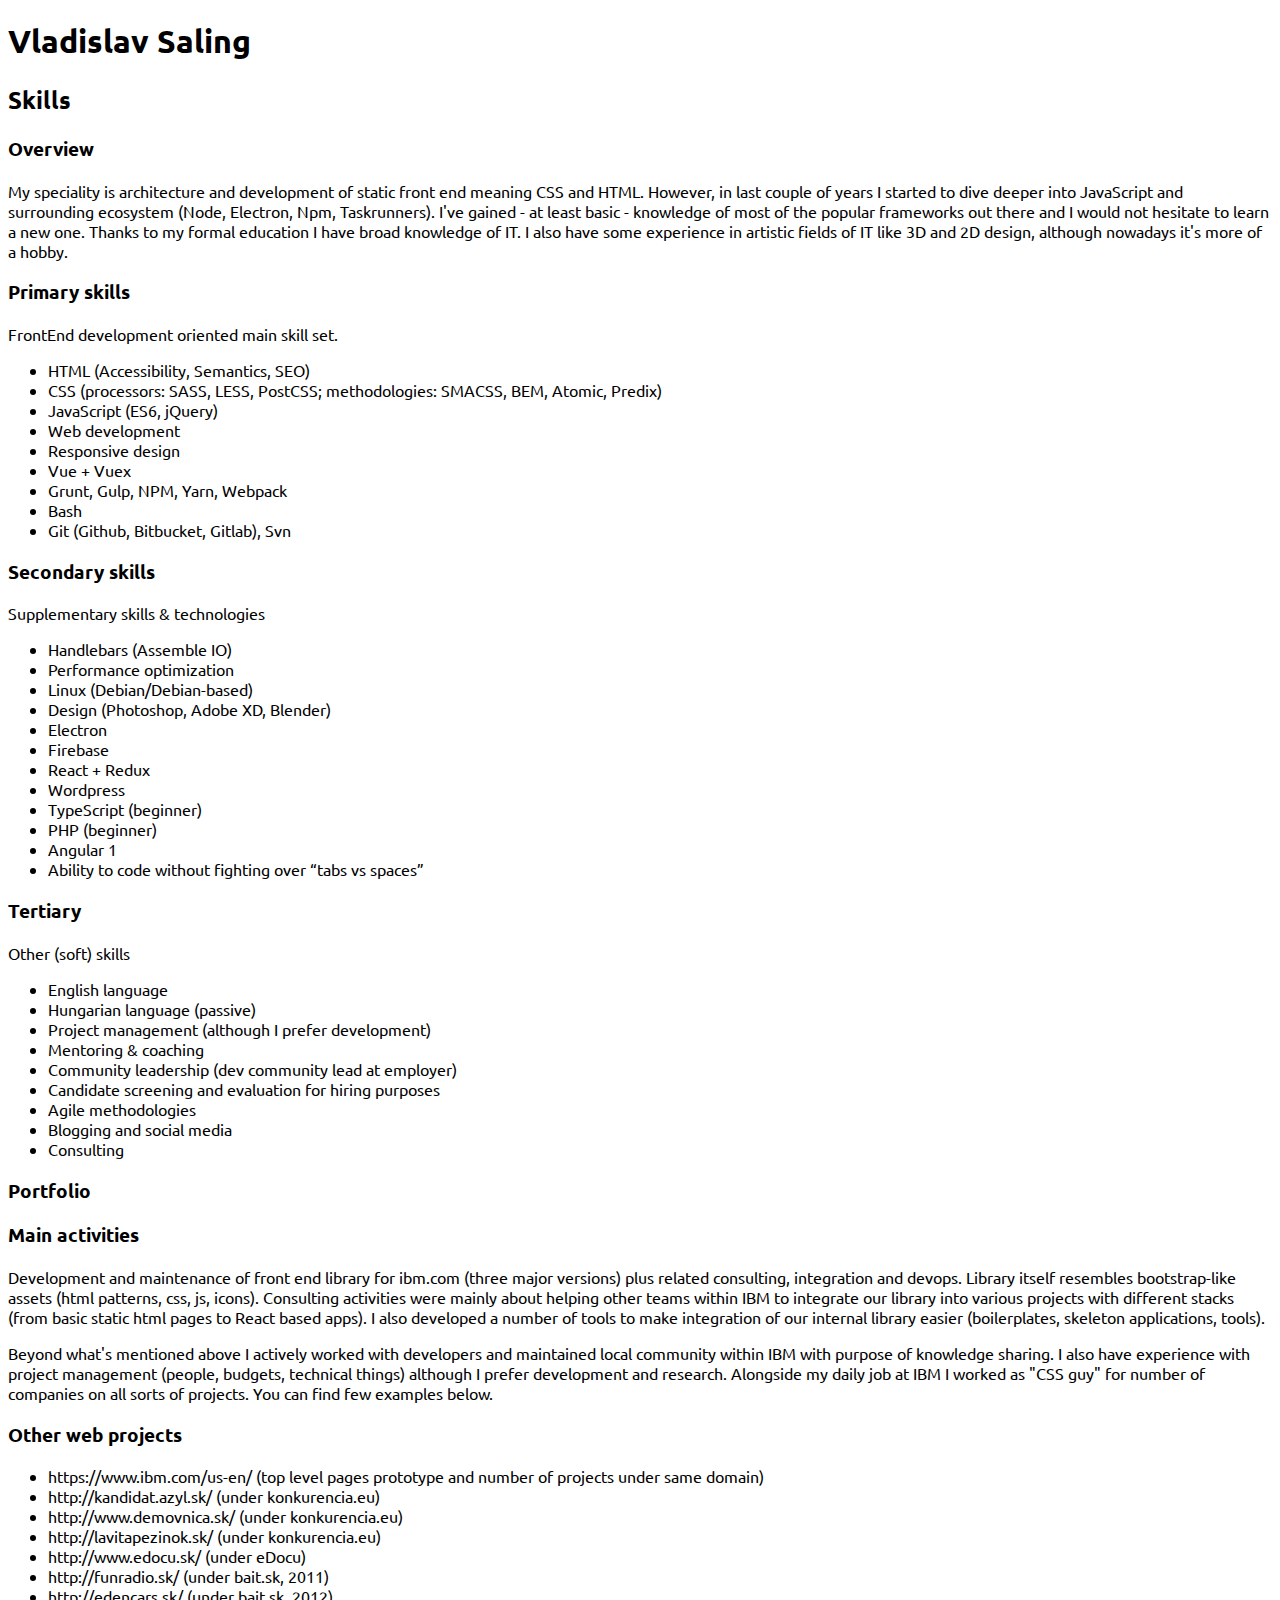
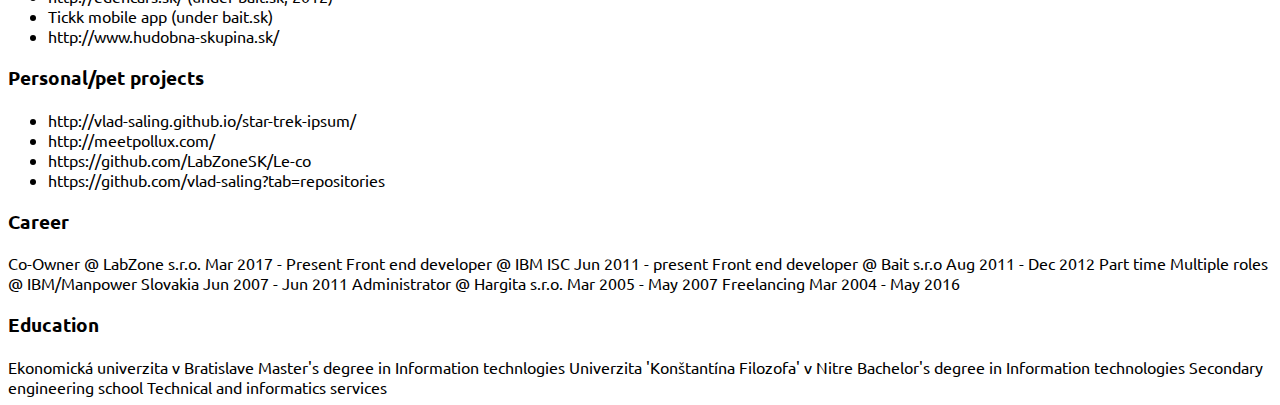
==== index.html @ 2ec76f36 "better headings" ====
<!DOCTYPE html>
<html>
<head>
    <meta charset=utf-8>
    <title>vladislav saling</title>
    <link href="./le-co.min.css" rel="stylesheet"/>
    <link href="https://fonts.googleapis.com/css?family=Ubuntu" rel="stylesheet">
<style type="text/css">
html {
    font-family: 'Ubuntu', sans-serif;
}
  
    

</style>
</head>
<body class="container container--fixed">

    <h1 class="heading giga">Vladislav Saling</h1>

    <h2 class="heading mega m-top-2">Skills</h2>

    <h3 class="heading m-top-2">Overview</h3>

    My speciality is architecture and development of static front end meaning CSS and HTML. However, in last couple of years I started to dive deeper into JavaScript and surrounding ecosystem (Node, Electron, Npm, Taskrunners). I've gained - at least basic - knowledge of most of the popular frameworks out there and I would not hesitate to learn a new one. Thanks to my formal education I have broad knowledge of IT. I also have some experience in artistic fields of IT like 3D and 2D design, although nowadays it's more of a hobby.
    

<h3 class="heading m-top-2">Primary skills</h3>

FrontEnd development oriented main skill set.

<ul>
    <li>HTML (Accessibility, Semantics, SEO)</li>
    <li>CSS (processors: SASS, LESS, PostCSS; methodologies: SMACSS, BEM, Atomic, Predix)</li>
    <li>JavaScript (ES6, jQuery)</li>
    <li>Web development</li>
    <li>Responsive design</li>
    <li>Vue + Vuex</li>
    <li>Grunt, Gulp, NPM, Yarn, Webpack</li>
    <li>Bash</li>
    <li>Git (Github, Bitbucket, Gitlab), Svn</li>
</ul>

<h3 class="heading m-top-2">Secondary skills</h3>

Supplementary skills & technologies

<ul>
    <li>Handlebars (Assemble IO)</li>
    <li>Performance optimization</li>
    <li>Linux (Debian/Debian-based)</li>
    <li>Design (Photoshop, Adobe XD, Blender)</li>
    <li>Electron</li>
    <li>Firebase</li>
    <li>React + Redux</li>
    <li>Wordpress</li>
    <li>TypeScript (beginner)</li>
    <li>PHP (beginner)</li>
    <li>Angular 1 </li>
    <li>Ability to code without fighting over “tabs vs spaces”</li>
</ul>

<h3 class="heading m-top-2">Tertiary</h3>

Other (soft) skills

<ul>
    <li>English language</li>
    <li>Hungarian language (passive)</li>
    <li>Project management (although I prefer development)</li>
    <li>Mentoring & coaching</li>
    <li>Community leadership (dev community lead at employer)</li>
    <li>Candidate screening and evaluation for hiring purposes</li>
    <li>Agile methodologies</li>
    <li>Blogging and social media</li>
    <li>Consulting</li>
</ul>

<h3 class="heading mega m-top-2">Portfolio</h3>

<h3 class="heading m-top-1">Main activities</h3>

<p>Development and maintenance of front end library for ibm.com (three major versions) plus related consulting, integration and devops. Library itself resembles bootstrap-like assets (html patterns, css, js, icons). Consulting activities were mainly about helping other teams within IBM to integrate our library into various projects with different stacks (from basic static html pages to React based apps). I also developed a number of tools to make integration of our internal library easier (boilerplates, skeleton applications, tools).</p>

<p>Beyond what's mentioned above I actively worked with developers and maintained local community within IBM with purpose of knowledge sharing. I also have experience with project management (people, budgets, technical things) although I prefer development and research. Alongside my daily job at IBM I worked as "CSS guy" for number of companies on all sorts of projects. You can find few examples below.</p>


<h3 class="heading m-top-1">Other web projects</h3>

<ul>
    <li>https://www.ibm.com/us-en/ (top level pages prototype and number of projects under same domain)</li>
    <li>http://kandidat.azyl.sk/ (under konkurencia.eu)</li>
    <li>http://www.demovnica.sk/ (under konkurencia.eu)</li>
    <li>http://lavitapezinok.sk/ (under konkurencia.eu)</li>
    <li>http://www.edocu.sk/ (under eDocu)</li>
    <li>http://funradio.sk/ (under bait.sk, 2011)</li>
    <li>http://edencars.sk/ (under bait.sk, 2012)</li>
    <li>Tickk mobile app (under bait.sk)</li>
    <li>http://www.hudobna-skupina.sk/</li>
</ul>


<h3 class="heading m-top-1">Personal/pet projects</h3>

<ul>
    <li>http://vlad-saling.github.io/star-trek-ipsum/</li>
    <li>http://meetpollux.com/</li>
    <li>https://github.com/LabZoneSK/Le-co</li>
    <li>https://github.com/vlad-saling?tab=repositories</li>
</ul>


<h3 class="heading m-top-1">Career</h3>

Co-Owner @ LabZone s.r.o.
Mar 2017 - Present
Front end developer @ IBM ISC
Jun 2011 - present
Front end developer @ Bait s.r.o
Aug 2011 - Dec 2012 Part time
Multiple roles @ IBM/Manpower Slovakia
Jun 2007 - Jun 2011
Administrator @ Hargita s.r.o.
Mar 2005 - May 2007
Freelancing
Mar 2004 - May 2016


<h3 class="heading m-top-1">Education</h3>

Ekonomická univerzita v Bratislave
Master's degree in Information technlogies
Univerzita 'Konštantína Filozofa' v Nitre
Bachelor's degree in Information technologies
Secondary engineering school
Technical and informatics services

    
</body>
</html>
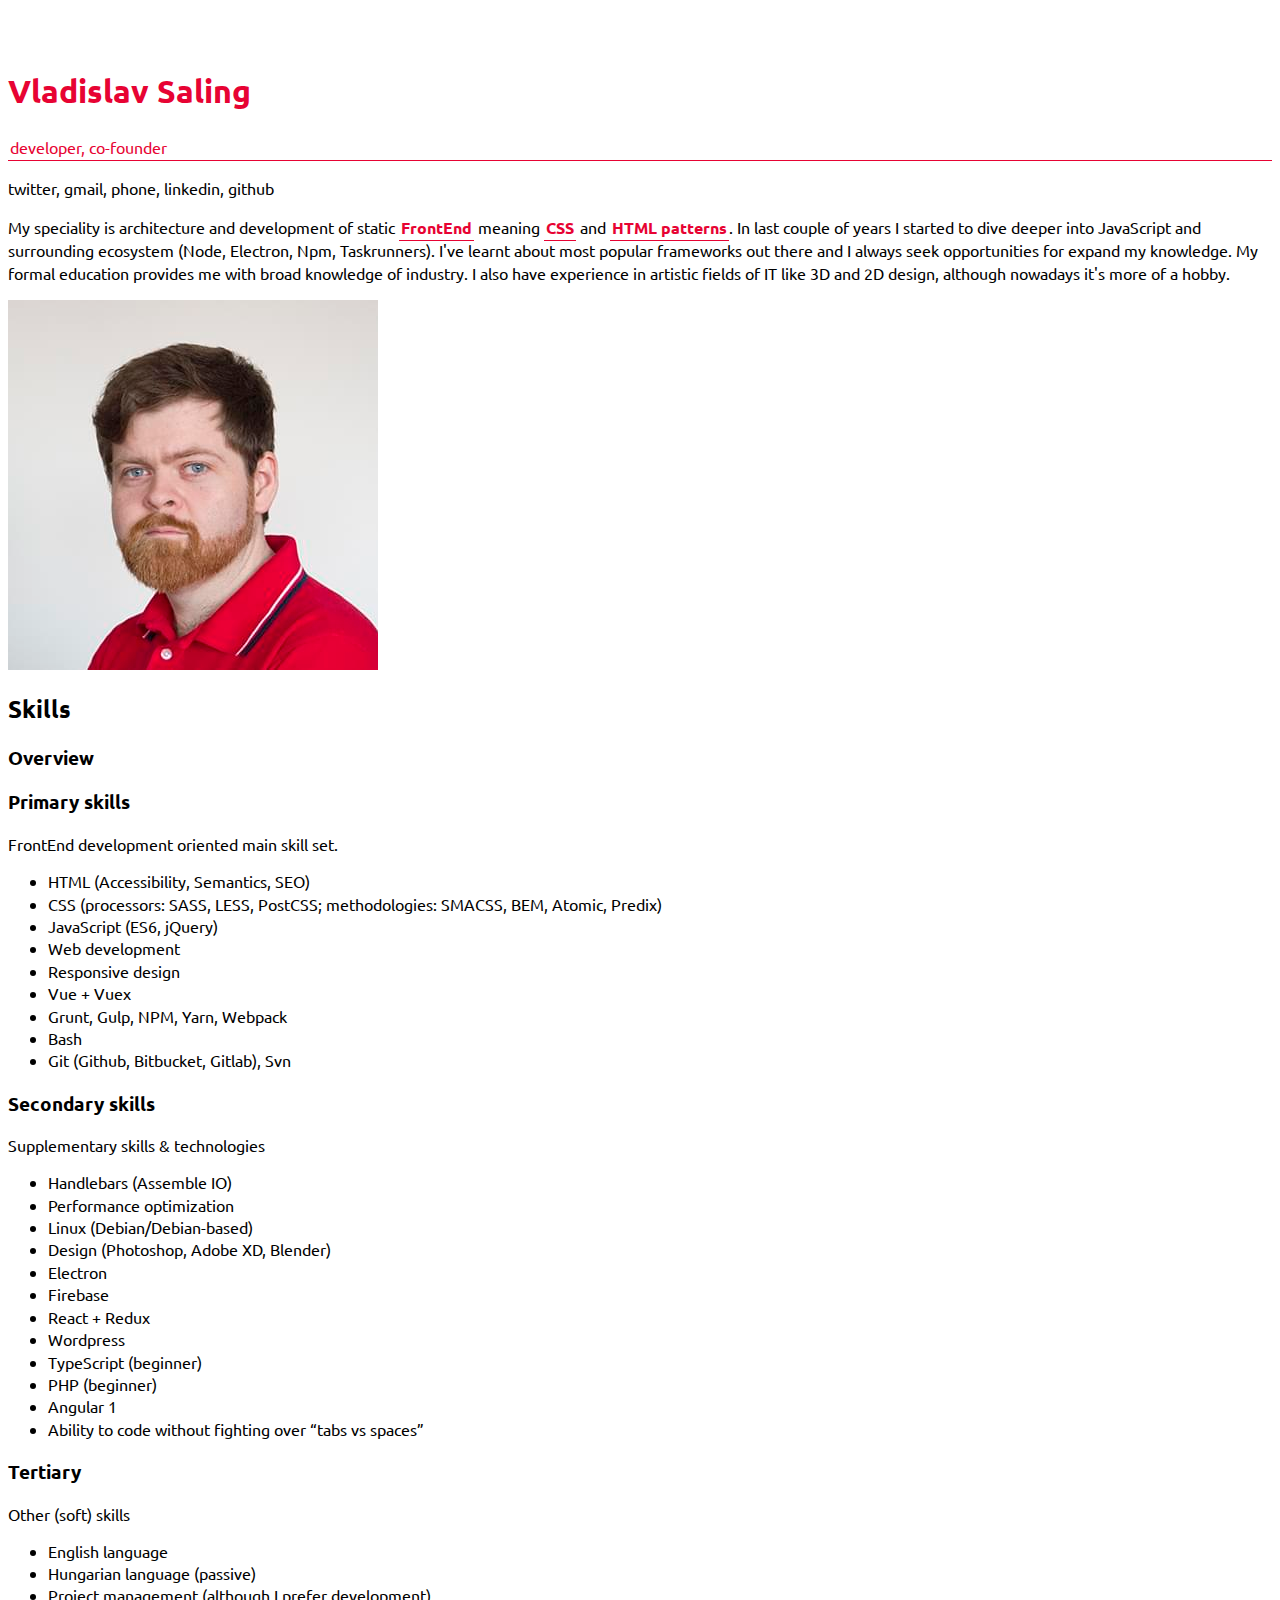
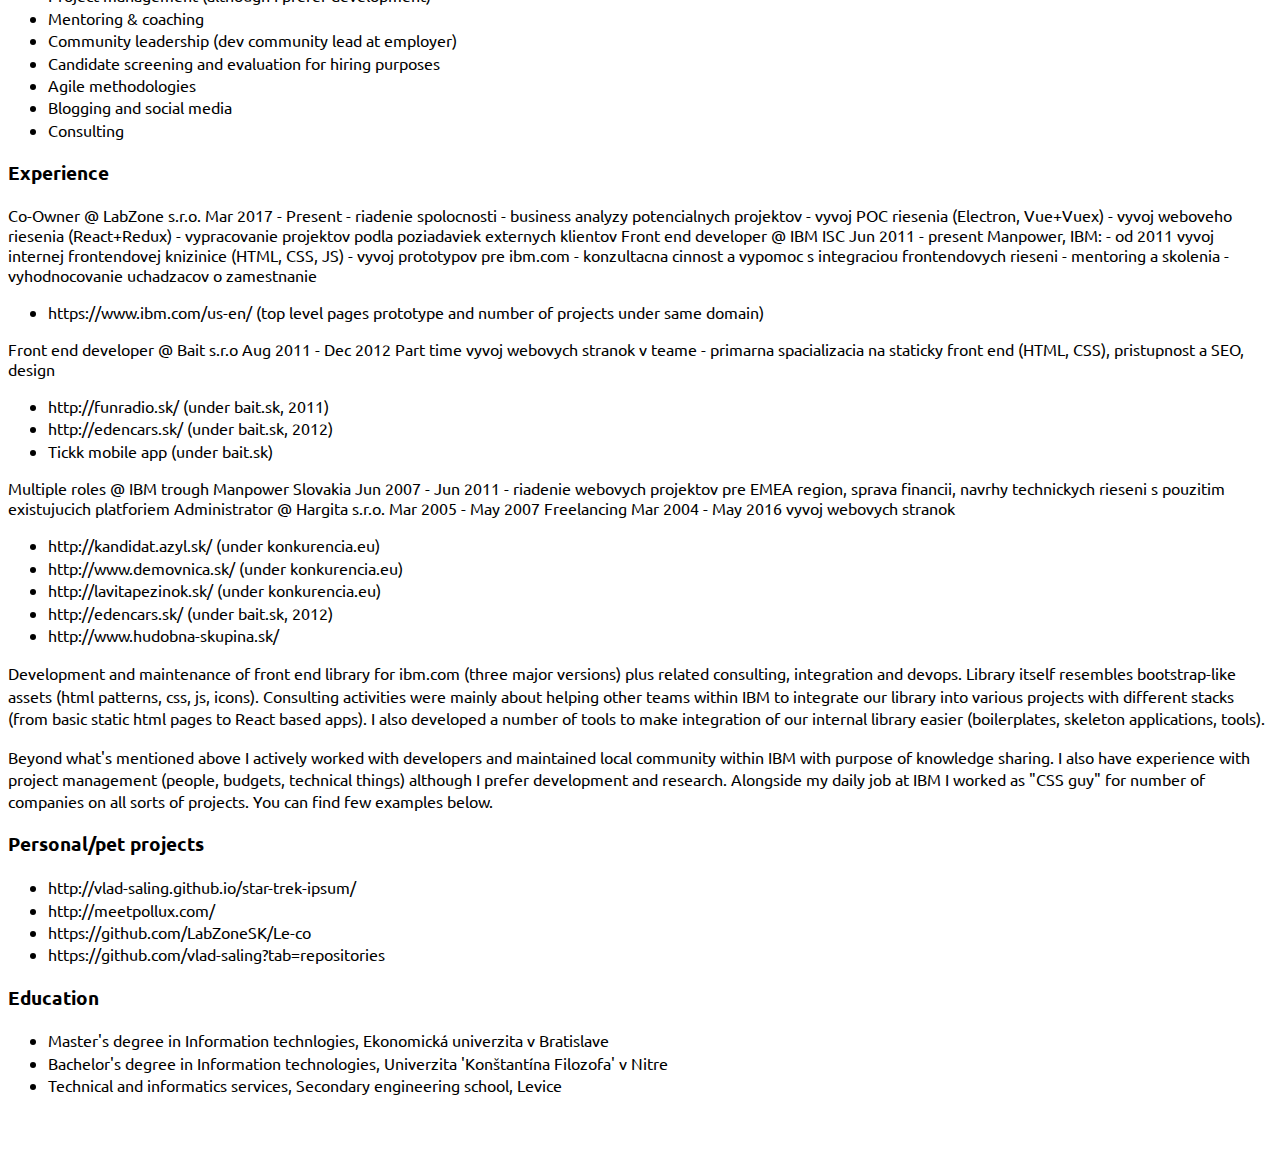
==== commit 0be3c000: "vip" ====
--- a/index.html
+++ b/index.html
@@ -6,24 +6,72 @@
     <link href="./le-co.min.css" rel="stylesheet"/>
     <link href="https://fonts.googleapis.com/css?family=Ubuntu" rel="stylesheet">
 <style type="text/css">
-html {
-    font-family: 'Ubuntu', sans-serif;
-}
-  
+    html {
+        font-family: 'Ubuntu', sans-serif;
+        padding: 50px 0;
+    }
     
+    .heading--teal {
+        background: #e70333;
+        color: white;
+        padding: 0.5em;
+    }
+
+    .color--alt {
+        color: #e70333;
+    }
+
+    strong,
+    .underline--alt {
+        color: #e70333;
+        padding: 2px;
+        border-bottom: 1px solid #e70333;
+    }
+    
+    p, ul {
+        line-height: 1.4em;
+    }
 
 </style>
 </head>
 <body class="container container--fixed">
 
-    <h1 class="heading giga">Vladislav Saling</h1>
-
-    <h2 class="heading mega m-top-2">Skills</h2>
+    <div class="container">
+
+            <div class="c-m-12">
+
+                <h1 class="heading giga m-bottom-0 color--alt">Vladislav Saling</h1>
+                <p class="m-top-0 underline--alt">developer, co-founder</p>
+                <p>twitter, gmail, phone, linkedin, github</p>
+
+            </div>
+
+        <div class="c-m-9">
+
+            <p>
+                My speciality is architecture and development of static <strong>FrontEnd</strong> meaning <strong>CSS</strong> and <strong>HTML patterns</strong>. In last couple of years I started to dive deeper into JavaScript and surrounding ecosystem (Node, Electron, Npm, Taskrunners). I've learnt about most popular frameworks out there and I always seek opportunities for expand my knowledge. My formal education provides me with broad knowledge of industry. I also have experience in artistic fields of IT like 3D and 2D design, although nowadays it's more of a hobby.
+            </p>
+
+        </div>
+
+        <div class="c-m-3">
+                <img class="r-img circle" src="v.jpg" alt="Vladislav Saling">
+        </div>
+
+    </div>
+
+
+    <div class="container">
+
+            <div class="c-m-12">
+  
+
+
+    <h2 class="heading mega m-top-1">Skills</h2>
 
     <h3 class="heading m-top-2">Overview</h3>
 
-    My speciality is architecture and development of static front end meaning CSS and HTML. However, in last couple of years I started to dive deeper into JavaScript and surrounding ecosystem (Node, Electron, Npm, Taskrunners). I've gained - at least basic - knowledge of most of the popular frameworks out there and I would not hesitate to learn a new one. Thanks to my formal education I have broad knowledge of IT. I also have some experience in artistic fields of IT like 3D and 2D design, although nowadays it's more of a hobby.
-    
+
 
 <h3 class="heading m-top-2">Primary skills</h3>
 
@@ -76,28 +124,63 @@
     <li>Consulting</li>
 </ul>
 
-<h3 class="heading mega m-top-2">Portfolio</h3>
-
-<h3 class="heading m-top-1">Main activities</h3>
+<h3 class="heading mega m-top-2">Experience</h3>
+
+Co-Owner @ LabZone s.r.o.
+Mar 2017 - Present
+- riadenie spolocnosti
+- business analyzy potencialnych projektov
+- vyvoj POC riesenia (Electron, Vue+Vuex)
+- vyvoj weboveho riesenia (React+Redux)
+- vypracovanie projektov podla poziadaviek externych klientov
+
+Front end developer @ IBM ISC
+Jun 2011 - present
+Manpower, IBM: 
+- od 2011 vyvoj internej frontendovej knizinice (HTML, CSS, JS)
+- vyvoj prototypov pre ibm.com 
+- konzultacna cinnost a vypomoc s integraciou frontendovych rieseni
+- mentoring a skolenia
+- vyhodnocovanie uchadzacov o zamestnanie
+<ul>
+        <li>https://www.ibm.com/us-en/ (top level pages prototype and number of projects under same domain)</li>
+   </ul>
+
+
+
+Front end developer @ Bait s.r.o
+Aug 2011 - Dec 2012 Part time
+vyvoj webovych stranok v teame
+- primarna spacializacia na staticky front end (HTML, CSS), pristupnost a SEO, design
+<ul>
+<li>http://funradio.sk/ (under bait.sk, 2011)</li>
+<li>http://edencars.sk/ (under bait.sk, 2012)</li>
+<li>Tickk mobile app (under bait.sk)</li>
+</ul>
+
+Multiple roles @ IBM trough Manpower Slovakia
+Jun 2007 - Jun 2011
+- riadenie webovych projektov pre EMEA region, sprava financii, navrhy technickych rieseni s pouzitim existujucich platforiem
+
+Administrator @ Hargita s.r.o.
+Mar 2005 - May 2007
+
+Freelancing
+Mar 2004 - May 2016
+vyvoj webovych stranok 
+<ul>
+
+        <li>http://kandidat.azyl.sk/ (under konkurencia.eu)</li>
+        <li>http://www.demovnica.sk/ (under konkurencia.eu)</li>
+        <li>http://lavitapezinok.sk/ (under konkurencia.eu)</li>
+        <li>http://edencars.sk/ (under bait.sk, 2012)</li>
+        <li>http://www.hudobna-skupina.sk/</li>
+    </ul>
+
 
 <p>Development and maintenance of front end library for ibm.com (three major versions) plus related consulting, integration and devops. Library itself resembles bootstrap-like assets (html patterns, css, js, icons). Consulting activities were mainly about helping other teams within IBM to integrate our library into various projects with different stacks (from basic static html pages to React based apps). I also developed a number of tools to make integration of our internal library easier (boilerplates, skeleton applications, tools).</p>
 
 <p>Beyond what's mentioned above I actively worked with developers and maintained local community within IBM with purpose of knowledge sharing. I also have experience with project management (people, budgets, technical things) although I prefer development and research. Alongside my daily job at IBM I worked as "CSS guy" for number of companies on all sorts of projects. You can find few examples below.</p>
-
-
-<h3 class="heading m-top-1">Other web projects</h3>
-
-<ul>
-    <li>https://www.ibm.com/us-en/ (top level pages prototype and number of projects under same domain)</li>
-    <li>http://kandidat.azyl.sk/ (under konkurencia.eu)</li>
-    <li>http://www.demovnica.sk/ (under konkurencia.eu)</li>
-    <li>http://lavitapezinok.sk/ (under konkurencia.eu)</li>
-    <li>http://www.edocu.sk/ (under eDocu)</li>
-    <li>http://funradio.sk/ (under bait.sk, 2011)</li>
-    <li>http://edencars.sk/ (under bait.sk, 2012)</li>
-    <li>Tickk mobile app (under bait.sk)</li>
-    <li>http://www.hudobna-skupina.sk/</li>
-</ul>
 
 
 <h3 class="heading m-top-1">Personal/pet projects</h3>
@@ -110,31 +193,27 @@
 </ul>
 
 
-<h3 class="heading m-top-1">Career</h3>
-
-Co-Owner @ LabZone s.r.o.
-Mar 2017 - Present
-Front end developer @ IBM ISC
-Jun 2011 - present
-Front end developer @ Bait s.r.o
-Aug 2011 - Dec 2012 Part time
-Multiple roles @ IBM/Manpower Slovakia
-Jun 2007 - Jun 2011
-Administrator @ Hargita s.r.o.
-Mar 2005 - May 2007
-Freelancing
-Mar 2004 - May 2016
 
 
 <h3 class="heading m-top-1">Education</h3>
 
-Ekonomická univerzita v Bratislave
-Master's degree in Information technlogies
-Univerzita 'Konštantína Filozofa' v Nitre
-Bachelor's degree in Information technologies
-Secondary engineering school
-Technical and informatics services
-
+
+<ul>
+        <li>Master's degree in Information technlogies, Ekonomická univerzita v Bratislave</li>
+        <li>Bachelor's degree in Information technologies, Univerzita 'Konštantína Filozofa' v Nitre</li>
+        <li>Technical and informatics services, Secondary engineering school, Levice</li>
+
+    </ul>
+
+
+
+</div>
+
+</div>
     
 </body>
-</html>+</html>
+
+
+
+
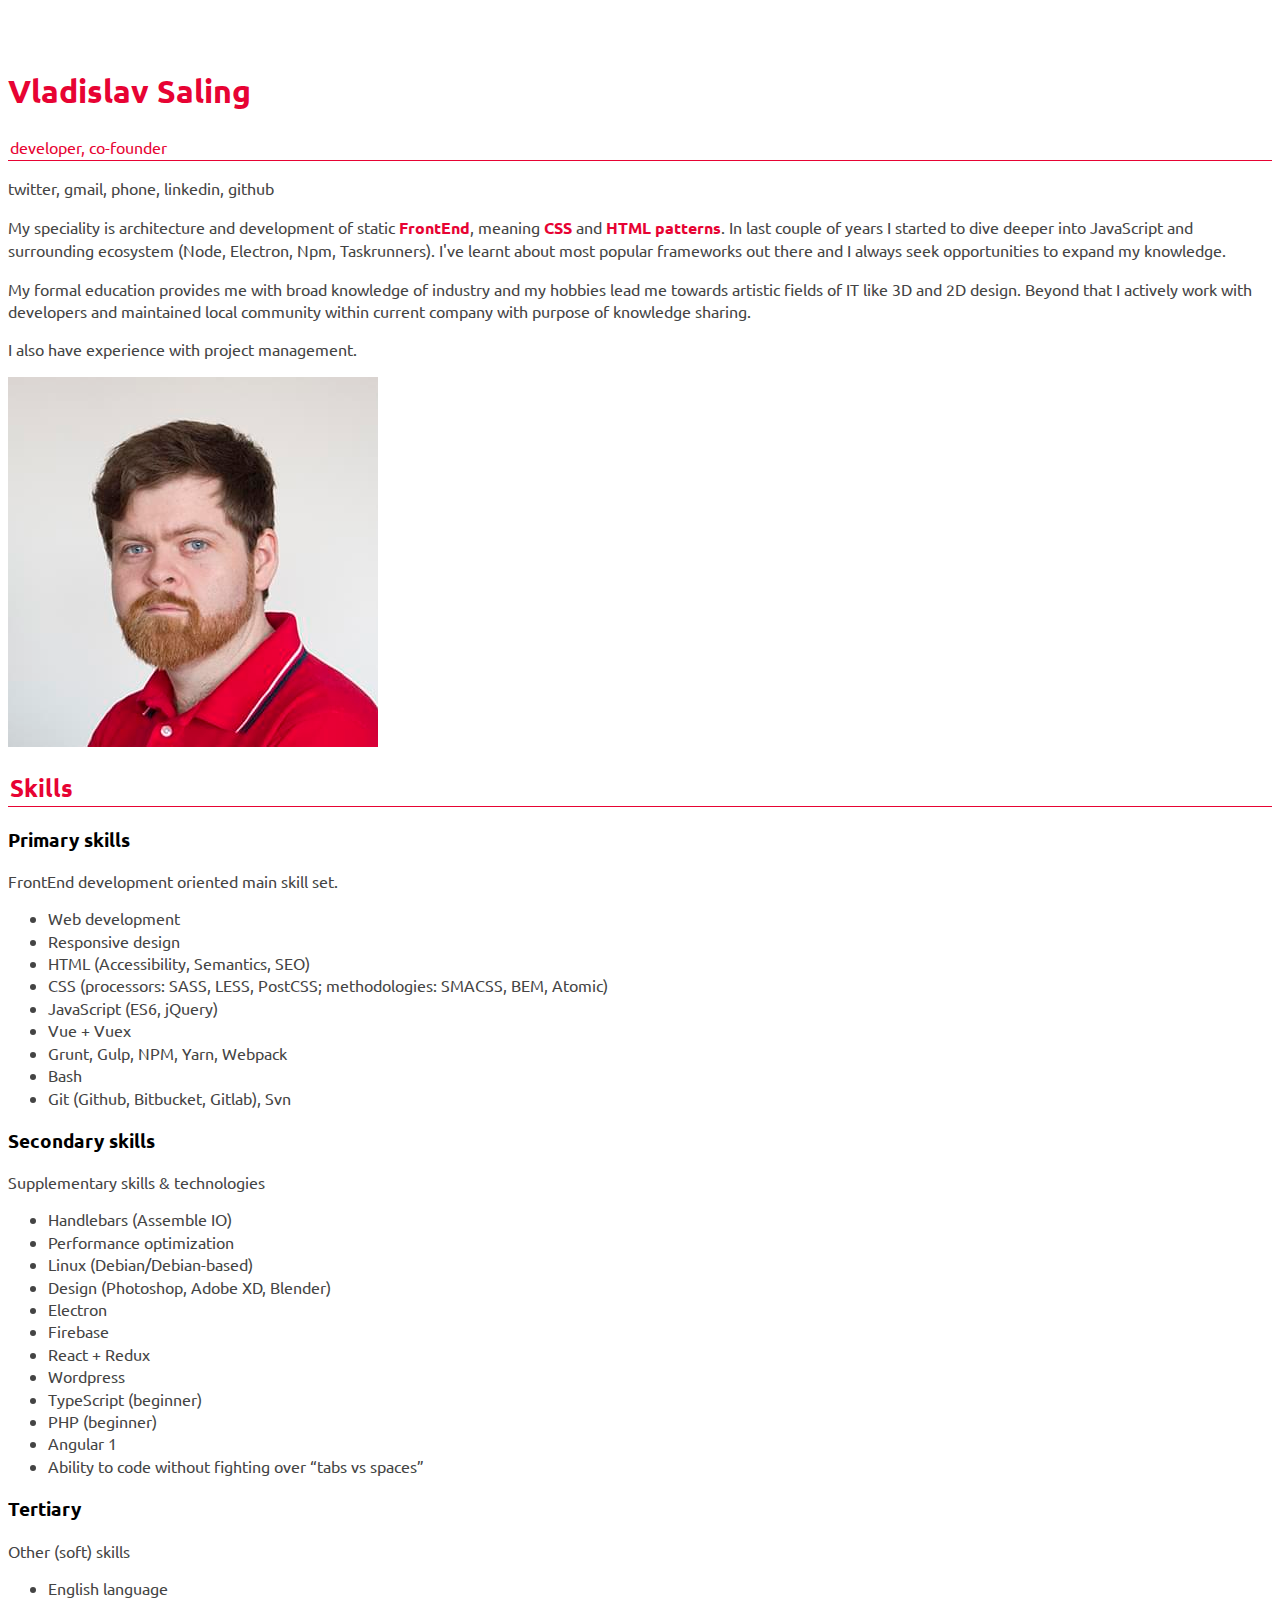
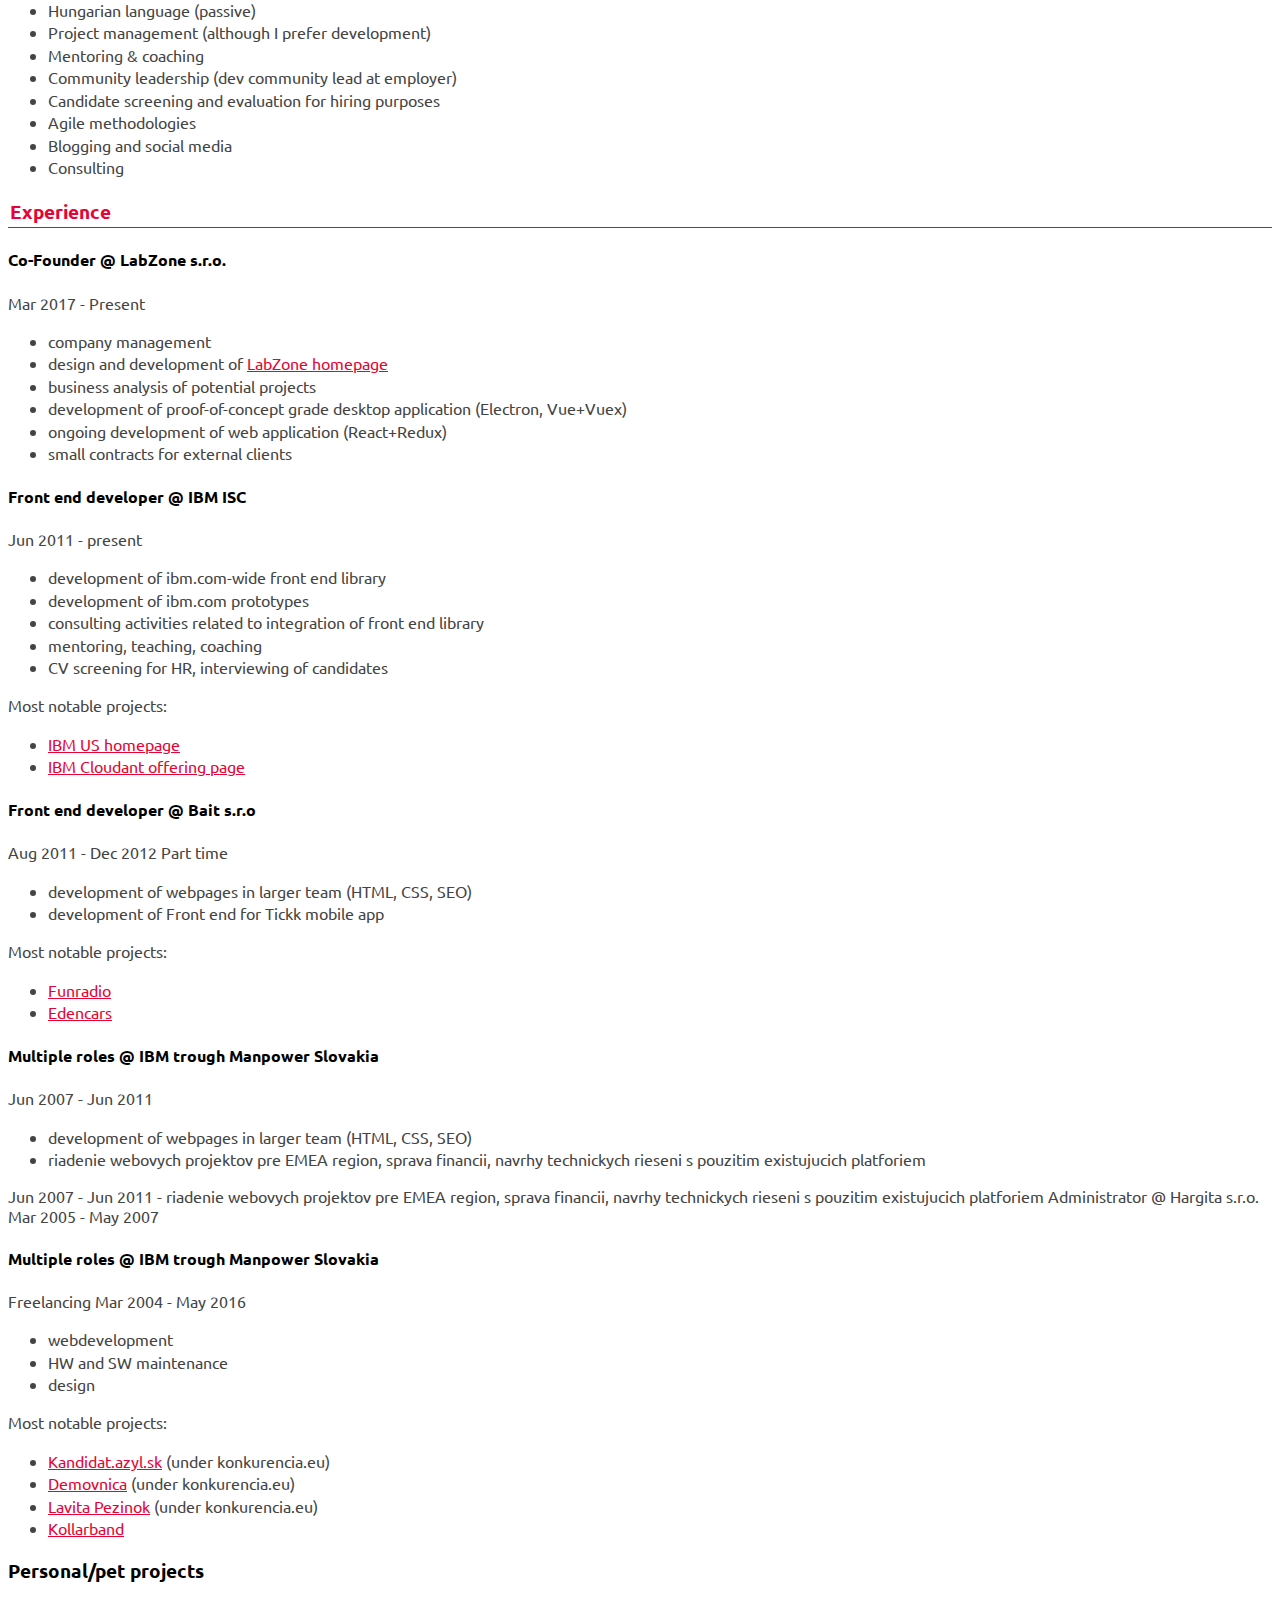
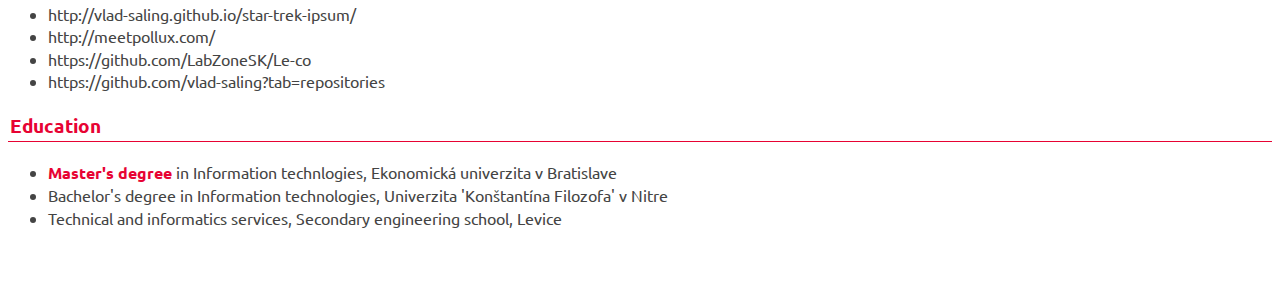
==== commit 99f57105: "cv updates" ====
--- a/index.html
+++ b/index.html
@@ -1,61 +1,76 @@
 <!DOCTYPE html>
 <html>
+
 <head>
     <meta charset=utf-8>
     <title>vladislav saling</title>
-    <link href="./le-co.min.css" rel="stylesheet"/>
+    <link href="./le-co.min.css" rel="stylesheet" />
     <link href="https://fonts.googleapis.com/css?family=Ubuntu" rel="stylesheet">
-<style type="text/css">
-    html {
-        font-family: 'Ubuntu', sans-serif;
-        padding: 50px 0;
-    }
-    
-    .heading--teal {
-        background: #e70333;
-        color: white;
-        padding: 0.5em;
-    }
-
-    .color--alt {
-        color: #e70333;
-    }
-
-    strong,
-    .underline--alt {
-        color: #e70333;
-        padding: 2px;
-        border-bottom: 1px solid #e70333;
-    }
-    
-    p, ul {
-        line-height: 1.4em;
-    }
-
-</style>
+    <style type="text/css">
+        html {
+            font-family: 'Ubuntu', sans-serif;
+            padding: 50px 0;
+            color: #444;
+        }
+
+        .heading {
+            color: #000;
+        }
+
+        .heading--teal {
+            background: #e70333;
+            color: white;
+            padding: 0.5em;
+        }
+
+        a,
+        strong,
+        .color--alt {
+            color: #e70333;
+        }
+
+        .underline--alt {
+            color: #e70333;
+            padding: 2px;
+            border-bottom: 1px solid #e70333;
+        }
+
+        p,
+        ul {
+            line-height: 1.4em;
+        }
+    </style>
 </head>
+
 <body class="container container--fixed">
 
     <div class="container">
 
-            <div class="c-m-12">
-
-                <h1 class="heading giga m-bottom-0 color--alt">Vladislav Saling</h1>
-                <p class="m-top-0 underline--alt">developer, co-founder</p>
-                <p>twitter, gmail, phone, linkedin, github</p>
-
-            </div>
+        <div class="c-m-12">
+
+            <h1 class="heading giga m-bottom-0 color--alt">Vladislav Saling</h1>
+            <p class="m-top-0 underline--alt">developer, co-founder</p>
+            <p>twitter, gmail, phone, linkedin, github</p>
+
+        </div>
 
         <div class="c-m-9">
 
             <p>
-                My speciality is architecture and development of static <strong>FrontEnd</strong> meaning <strong>CSS</strong> and <strong>HTML patterns</strong>. In last couple of years I started to dive deeper into JavaScript and surrounding ecosystem (Node, Electron, Npm, Taskrunners). I've learnt about most popular frameworks out there and I always seek opportunities for expand my knowledge. My formal education provides me with broad knowledge of industry. I also have experience in artistic fields of IT like 3D and 2D design, although nowadays it's more of a hobby.
-            </p>
+                My speciality is architecture and development of static <strong>FrontEnd</strong>, meaning <strong>CSS</strong> 
+                and <strong>HTML patterns</strong>. In last couple of years I started to dive deeper into JavaScript and surrounding
+                ecosystem (Node, Electron, Npm, Taskrunners). I've learnt about most popular frameworks out there and I always
+                seek opportunities to expand my knowledge.</p> 
+                
+                <p>My formal education provides me with broad knowledge of industry and my hobbies lead me towards artistic fields of IT like 3D and 2D design. Beyond that I actively work with developers and maintained local community within current company with
+                purpose of knowledge sharing. </p>
+
+                <p>I also have experience with project management. </p>
 
         </div>
 
         <div class="c-m-3">
-                <img class="r-img circle" src="v.jpg" alt="Vladislav Saling">
+            <img class="r-img circle" src="v.jpg" alt="Vladislav Saling">
         </div>
 
     </div>
@@ -63,157 +78,179 @@
 
     <div class="container">
 
-            <div class="c-m-12">
-  
-
-
-    <h2 class="heading mega m-top-1">Skills</h2>
-
-    <h3 class="heading m-top-2">Overview</h3>
-
-
-
-<h3 class="heading m-top-2">Primary skills</h3>
-
-FrontEnd development oriented main skill set.
-
-<ul>
-    <li>HTML (Accessibility, Semantics, SEO)</li>
-    <li>CSS (processors: SASS, LESS, PostCSS; methodologies: SMACSS, BEM, Atomic, Predix)</li>
-    <li>JavaScript (ES6, jQuery)</li>
-    <li>Web development</li>
-    <li>Responsive design</li>
-    <li>Vue + Vuex</li>
-    <li>Grunt, Gulp, NPM, Yarn, Webpack</li>
-    <li>Bash</li>
-    <li>Git (Github, Bitbucket, Gitlab), Svn</li>
-</ul>
-
-<h3 class="heading m-top-2">Secondary skills</h3>
-
-Supplementary skills & technologies
-
-<ul>
-    <li>Handlebars (Assemble IO)</li>
-    <li>Performance optimization</li>
-    <li>Linux (Debian/Debian-based)</li>
-    <li>Design (Photoshop, Adobe XD, Blender)</li>
-    <li>Electron</li>
-    <li>Firebase</li>
-    <li>React + Redux</li>
-    <li>Wordpress</li>
-    <li>TypeScript (beginner)</li>
-    <li>PHP (beginner)</li>
-    <li>Angular 1 </li>
-    <li>Ability to code without fighting over “tabs vs spaces”</li>
-</ul>
-
-<h3 class="heading m-top-2">Tertiary</h3>
-
-Other (soft) skills
-
-<ul>
-    <li>English language</li>
-    <li>Hungarian language (passive)</li>
-    <li>Project management (although I prefer development)</li>
-    <li>Mentoring & coaching</li>
-    <li>Community leadership (dev community lead at employer)</li>
-    <li>Candidate screening and evaluation for hiring purposes</li>
-    <li>Agile methodologies</li>
-    <li>Blogging and social media</li>
-    <li>Consulting</li>
-</ul>
-
-<h3 class="heading mega m-top-2">Experience</h3>
-
-Co-Owner @ LabZone s.r.o.
-Mar 2017 - Present
-- riadenie spolocnosti
-- business analyzy potencialnych projektov
-- vyvoj POC riesenia (Electron, Vue+Vuex)
-- vyvoj weboveho riesenia (React+Redux)
-- vypracovanie projektov podla poziadaviek externych klientov
-
-Front end developer @ IBM ISC
-Jun 2011 - present
-Manpower, IBM: 
-- od 2011 vyvoj internej frontendovej knizinice (HTML, CSS, JS)
-- vyvoj prototypov pre ibm.com 
-- konzultacna cinnost a vypomoc s integraciou frontendovych rieseni
-- mentoring a skolenia
-- vyhodnocovanie uchadzacov o zamestnanie
-<ul>
-        <li>https://www.ibm.com/us-en/ (top level pages prototype and number of projects under same domain)</li>
-   </ul>
-
-
-
-Front end developer @ Bait s.r.o
-Aug 2011 - Dec 2012 Part time
-vyvoj webovych stranok v teame
-- primarna spacializacia na staticky front end (HTML, CSS), pristupnost a SEO, design
-<ul>
-<li>http://funradio.sk/ (under bait.sk, 2011)</li>
-<li>http://edencars.sk/ (under bait.sk, 2012)</li>
-<li>Tickk mobile app (under bait.sk)</li>
-</ul>
-
-Multiple roles @ IBM trough Manpower Slovakia
-Jun 2007 - Jun 2011
-- riadenie webovych projektov pre EMEA region, sprava financii, navrhy technickych rieseni s pouzitim existujucich platforiem
-
-Administrator @ Hargita s.r.o.
-Mar 2005 - May 2007
-
-Freelancing
-Mar 2004 - May 2016
-vyvoj webovych stranok 
-<ul>
-
-        <li>http://kandidat.azyl.sk/ (under konkurencia.eu)</li>
-        <li>http://www.demovnica.sk/ (under konkurencia.eu)</li>
-        <li>http://lavitapezinok.sk/ (under konkurencia.eu)</li>
-        <li>http://edencars.sk/ (under bait.sk, 2012)</li>
-        <li>http://www.hudobna-skupina.sk/</li>
-    </ul>
-
-
-<p>Development and maintenance of front end library for ibm.com (three major versions) plus related consulting, integration and devops. Library itself resembles bootstrap-like assets (html patterns, css, js, icons). Consulting activities were mainly about helping other teams within IBM to integrate our library into various projects with different stacks (from basic static html pages to React based apps). I also developed a number of tools to make integration of our internal library easier (boilerplates, skeleton applications, tools).</p>
-
-<p>Beyond what's mentioned above I actively worked with developers and maintained local community within IBM with purpose of knowledge sharing. I also have experience with project management (people, budgets, technical things) although I prefer development and research. Alongside my daily job at IBM I worked as "CSS guy" for number of companies on all sorts of projects. You can find few examples below.</p>
-
-
-<h3 class="heading m-top-1">Personal/pet projects</h3>
-
-<ul>
-    <li>http://vlad-saling.github.io/star-trek-ipsum/</li>
-    <li>http://meetpollux.com/</li>
-    <li>https://github.com/LabZoneSK/Le-co</li>
-    <li>https://github.com/vlad-saling?tab=repositories</li>
-</ul>
-
-
-
-
-<h3 class="heading m-top-1">Education</h3>
-
-
-<ul>
-        <li>Master's degree in Information technlogies, Ekonomická univerzita v Bratislave</li>
-        <li>Bachelor's degree in Information technologies, Univerzita 'Konštantína Filozofa' v Nitre</li>
-        <li>Technical and informatics services, Secondary engineering school, Levice</li>
-
-    </ul>
-
-
-
-</div>
-
-</div>
-    
+        <div class="c-m-12">
+
+
+
+            <h2 class="heading mega m-top-1 color--alt underline--alt">Skills</h2>
+
+            <h3 class="heading">Primary skills</h3>
+
+            FrontEnd development oriented main skill set.
+
+            <ul>
+                <li>Web development</li>
+                <li>Responsive design</li>
+                <li>HTML (Accessibility, Semantics, SEO)</li>
+                <li>CSS (processors: SASS, LESS, PostCSS; methodologies: SMACSS, BEM, Atomic)</li>
+                <li>JavaScript (ES6, jQuery)</li>
+                <li>Vue + Vuex</li>
+                <li>Grunt, Gulp, NPM, Yarn, Webpack</li>
+                <li>Bash</li>
+                <li>Git (Github, Bitbucket, Gitlab), Svn</li>
+            </ul>
+
+            <h3 class="heading m-top-2">Secondary skills</h3>
+
+            Supplementary skills & technologies
+
+            <ul>
+                <li>Handlebars (Assemble IO)</li>
+                <li>Performance optimization</li>
+                <li>Linux (Debian/Debian-based)</li>
+                <li>Design (Photoshop, Adobe XD, Blender)</li>
+                <li>Electron</li>
+                <li>Firebase</li>
+                <li>React + Redux</li>
+                <li>Wordpress</li>
+                <li>TypeScript (beginner)</li>
+                <li>PHP (beginner)</li>
+                <li>Angular 1 </li>
+                <li>Ability to code without fighting over “tabs vs spaces”</li>
+            </ul>
+
+            <h3 class="heading m-top-2">Tertiary</h3>
+
+            Other (soft) skills
+
+            <ul>
+                <li>English language</li>
+                <li>Hungarian language (passive)</li>
+                <li>Project management (although I prefer development)</li>
+                <li>Mentoring & coaching</li>
+                <li>Community leadership (dev community lead at employer)</li>
+                <li>Candidate screening and evaluation for hiring purposes</li>
+                <li>Agile methodologies</li>
+                <li>Blogging and social media</li>
+                <li>Consulting</li>
+            </ul>
+
+            <h3 class="heading mega m-top-2 color--alt underline--alt">Experience</h3>
+
+            <h4 class="heading kilo">Co-Founder @ LabZone s.r.o.</h4>
+            <p class="m-top-0">Mar 2017 - Present</p>
+            <ul>
+                <li>company management</li>
+                <li>design and development of <a href="http://labzone.sk/">LabZone homepage</a></li>
+                <li>business analysis of potential projects</li>
+                <li>development of proof-of-concept grade desktop application (Electron, Vue+Vuex)</li>
+                <li>ongoing development of web application (React+Redux)</li>
+                <li>small contracts for external clients</li>
+            </ul>
+
+
+
+            <h4 class="heading kilo m-top-2">Front end developer @ IBM ISC</h4>
+            <p class="m-top-0">Jun 2011 - present</p>
+            <ul>
+                <li>development of ibm.com-wide front end library</li>
+                <li>development of ibm.com prototypes </li>
+                <li>consulting activities related to integration of front end library</li>
+                <li>mentoring, teaching, coaching</li>
+                <li>CV screening for HR, interviewing of candidates</li>
+            </ul>
+
+            <p>Most notable projects:</p>
+            
+            <ul>
+                <li><a href="https://www.ibm.com/us-en/">IBM US homepage</a></li>
+                <li><a href="https://www.ibm.com/cloud/cloudant/">IBM Cloudant offering page</a></li>
+            </ul>
+
+
+
+
+            <h4 class="heading kilo m-top-2">Front end developer @ Bait s.r.o</h4>
+            <p class="m-top-0">Aug 2011 - Dec 2012 Part time </p>
+            
+            <ul>
+                <li>development of webpages in larger team (HTML, CSS, SEO)</li>
+                <li>development of Front end for Tickk mobile app</li>
+            </ul>
+
+
+            <p>Most notable projects:</p>
+
+            <ul>
+                <li><a href="http://funradio.sk/">Funradio</a></li>
+                <li><a href="http://edencars.sk/">Edencars</a></li>
+            </ul>
+
+
+            <h4 class="heading kilo m-top-2">Multiple roles @ IBM trough Manpower Slovakia</h4>
+            <p class="m-top-0">Jun 2007 - Jun 2011</p>
+
+            <ul>
+                    <li>development of webpages in larger team (HTML, CSS, SEO)</li>
+                    <li>riadenie webovych projektov pre EMEA region, sprava financii,
+                            navrhy technickych rieseni s pouzitim existujucich platforiem</li>
+                </ul>
+
+
+            Jun 2007 - Jun 2011 - riadenie webovych projektov pre EMEA region, sprava financii,
+            navrhy technickych rieseni s pouzitim existujucich platforiem 
+            
+            Administrator @ Hargita s.r.o. Mar 2005 - May 2007
+            
+            <h4 class="heading kilo m-top-2">Multiple roles @ IBM trough Manpower Slovakia</h4>
+            <p class="m-top-0">Freelancing Mar 2004 - May 2016 </p>
+            
+            <ul>
+                <li>webdevelopment</li>
+                <li>HW and SW maintenance</li>
+                <li>design</li>
+            </ul>
+
+            <p>Most notable projects:</p>
+
+            <ul>
+                    <li><a href="http://kandidat.azyl.sk/ ">Kandidat.azyl.sk</a> (under konkurencia.eu)</li>
+                    <li><a href="http://www.demovnica.sk/">Demovnica</a> (under konkurencia.eu)</li>
+                    <li><a href="http://lavitapezinok.sk/">Lavita Pezinok</a> (under konkurencia.eu)</li>
+                    <li><a href="http://www.hudobna-skupina.sk/">Kollarband</a></li>
+       
+                </ul>
+
+
+
+
+
+            <h3 class="heading m-top-1">Personal/pet projects</h3>
+
+            <ul>
+                <li>http://vlad-saling.github.io/star-trek-ipsum/</li>
+                <li>http://meetpollux.com/</li>
+                <li>https://github.com/LabZoneSK/Le-co</li>
+                <li>https://github.com/vlad-saling?tab=repositories</li>
+            </ul>
+
+
+
+
+            <h3 class="heading mega m-top-2 color--alt underline--alt">Education</h3>
+
+            <ul>
+                <li><strong>Master's degree</strong> in Information technlogies, Ekonomická univerzita v Bratislave</li>
+                <li>Bachelor's degree in Information technologies, Univerzita 'Konštantína Filozofa' v Nitre</li>
+                <li>Technical and informatics services, Secondary engineering school, Levice</li>
+            </ul>
+
+
+
+        </div>
+
+    </div>
+
 </body>
-</html>
-
-
-
-
+
+</html>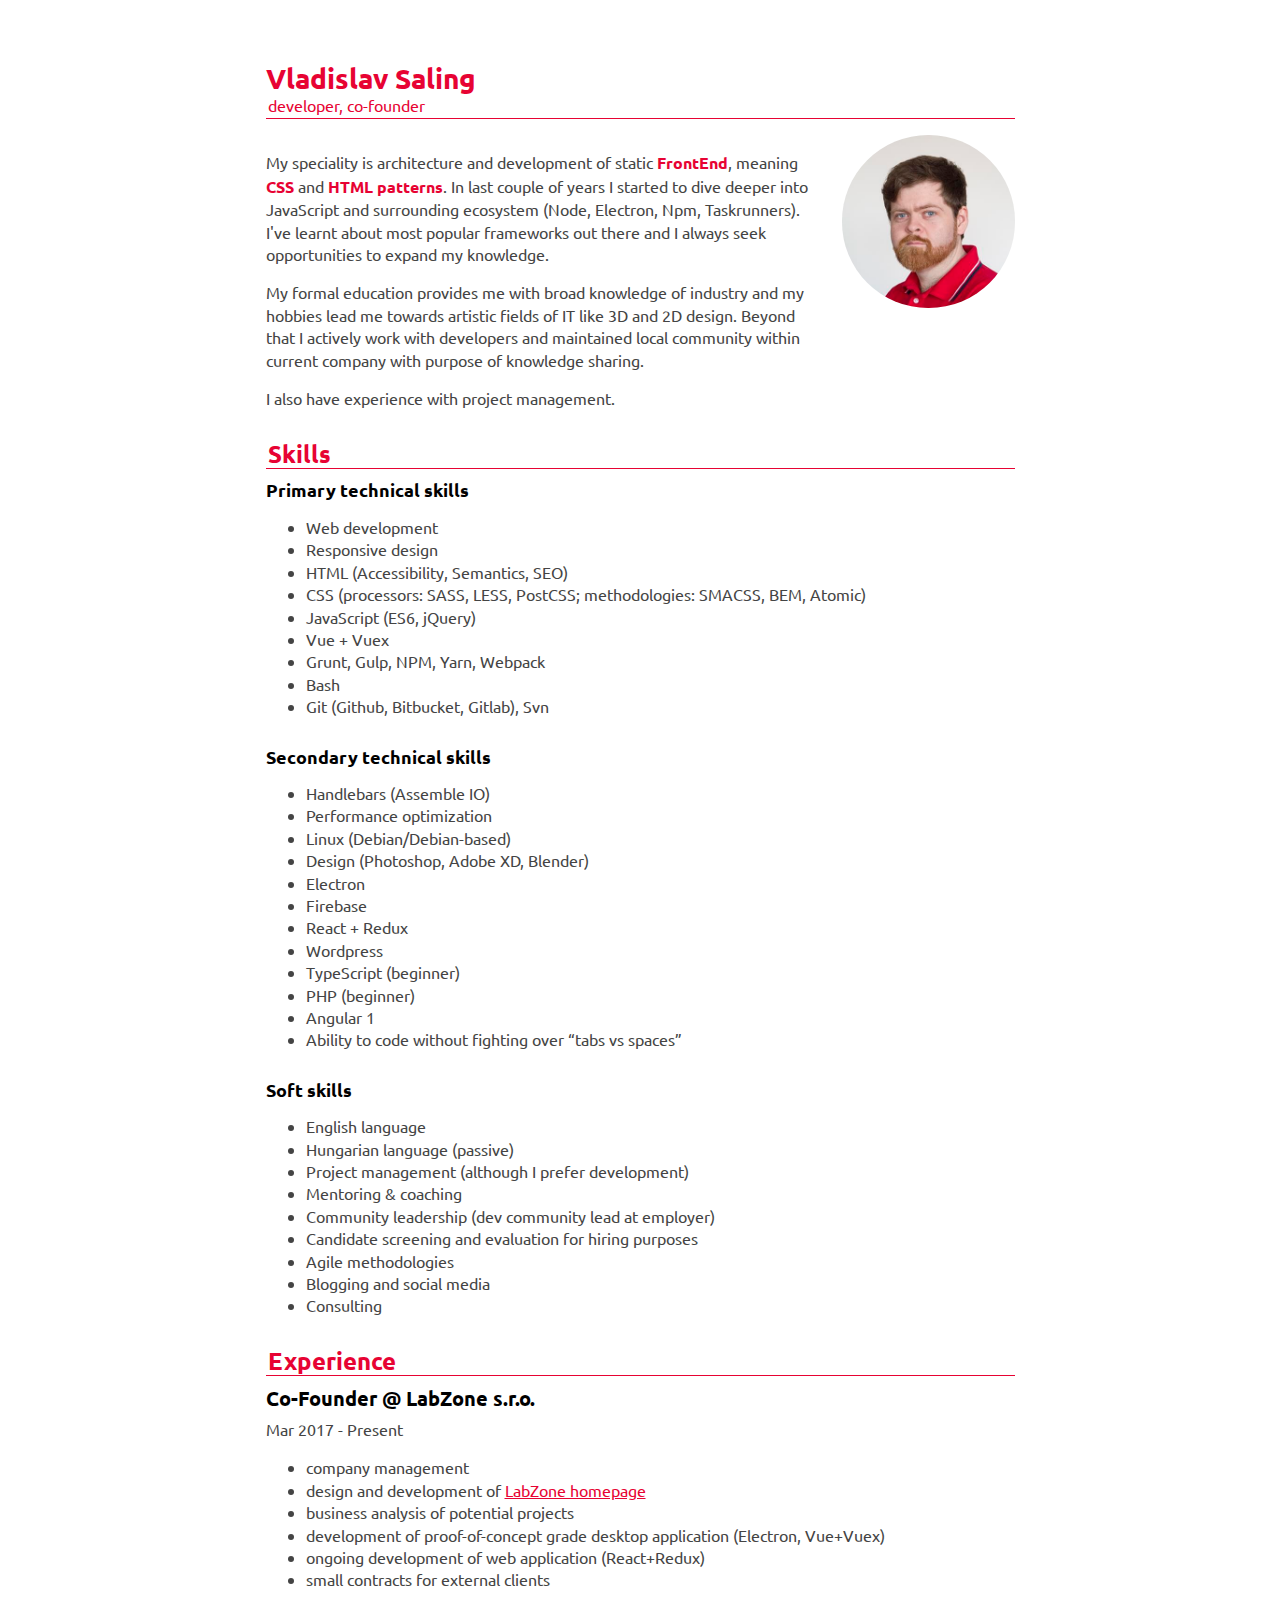
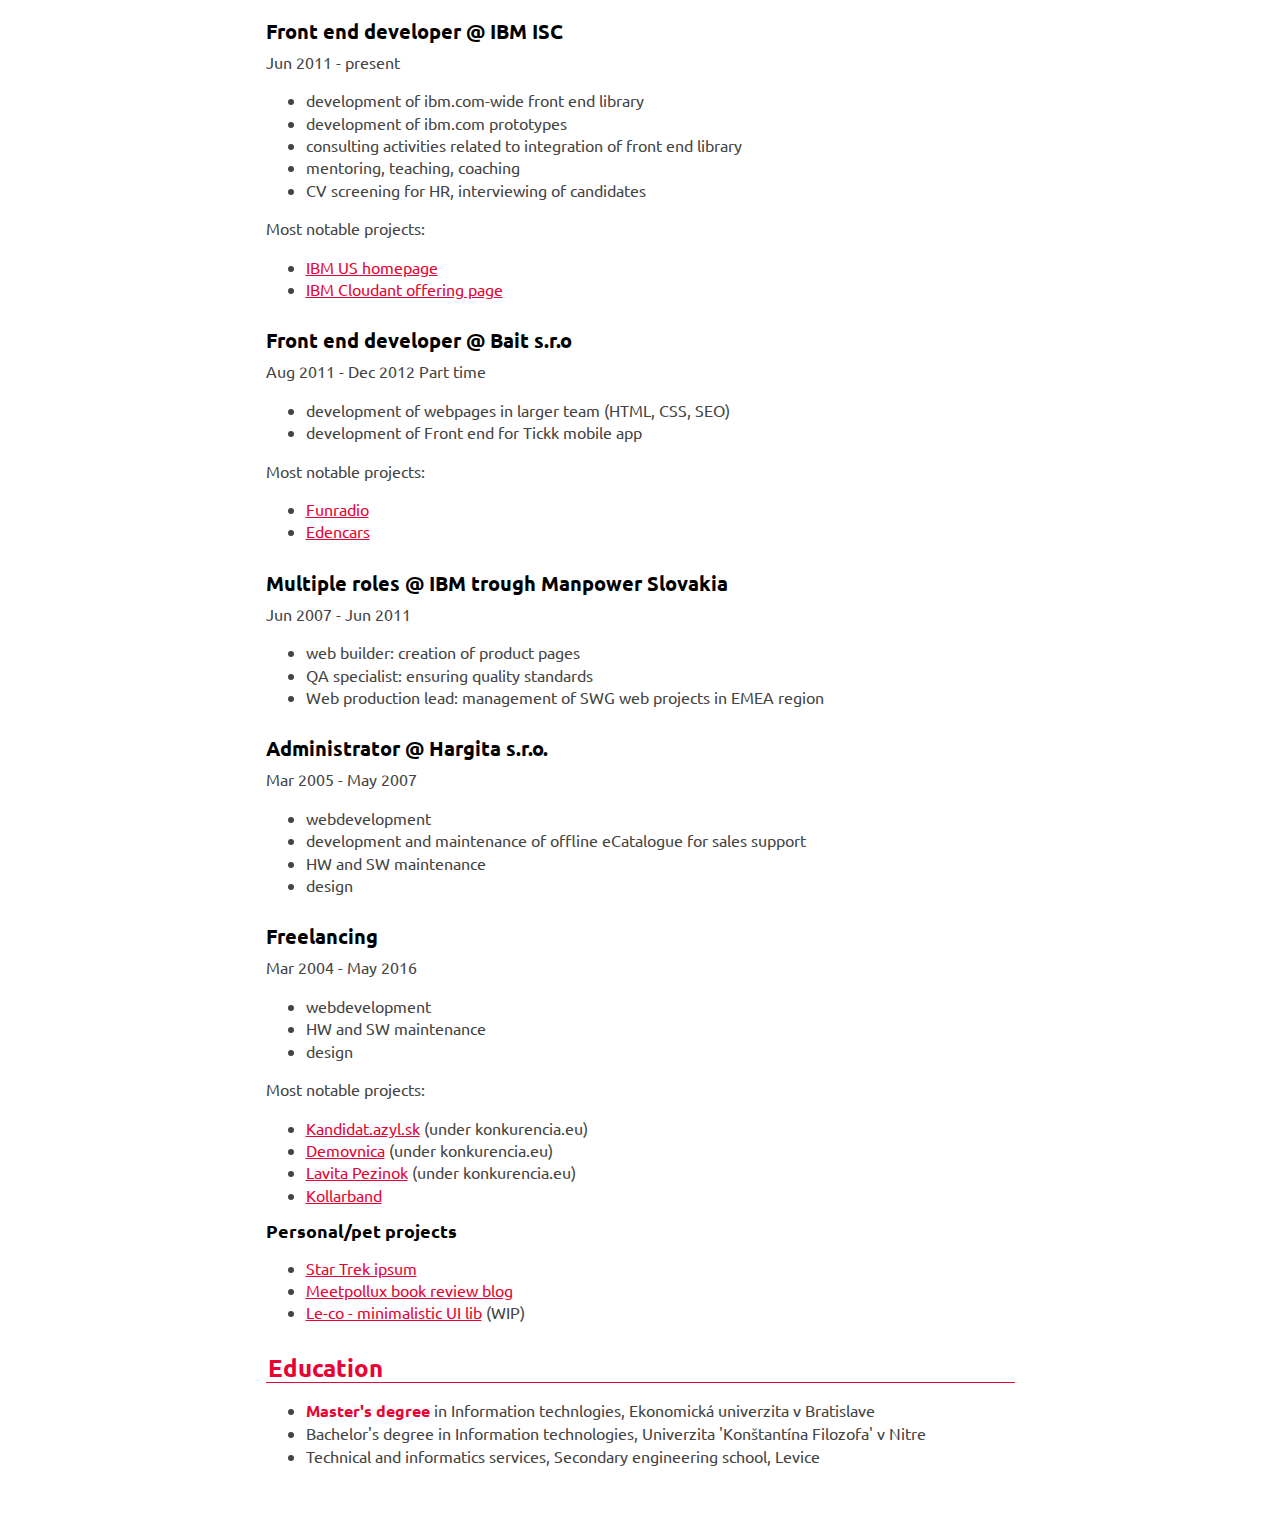
==== commit f70701f3: "updates" ====
--- a/index.html
+++ b/index.html
@@ -50,7 +50,7 @@
 
             <h1 class="heading giga m-bottom-0 color--alt">Vladislav Saling</h1>
             <p class="m-top-0 underline--alt">developer, co-founder</p>
-            <p>twitter, gmail, phone, linkedin, github</p>
+            <!-- <p>twitter, gmail, phone, linkedin, github</p> -->
 
         </div>
 
@@ -84,9 +84,7 @@
 
             <h2 class="heading mega m-top-1 color--alt underline--alt">Skills</h2>
 
-            <h3 class="heading">Primary skills</h3>
-
-            FrontEnd development oriented main skill set.
+            <h3 class="heading">Primary technical skills</h3>
 
             <ul>
                 <li>Web development</li>
@@ -100,9 +98,7 @@
                 <li>Git (Github, Bitbucket, Gitlab), Svn</li>
             </ul>
 
-            <h3 class="heading m-top-2">Secondary skills</h3>
-
-            Supplementary skills & technologies
+            <h3 class="heading m-top-2">Secondary technical skills</h3>
 
             <ul>
                 <li>Handlebars (Assemble IO)</li>
@@ -119,9 +115,7 @@
                 <li>Ability to code without fighting over “tabs vs spaces”</li>
             </ul>
 
-            <h3 class="heading m-top-2">Tertiary</h3>
-
-            Other (soft) skills
+            <h3 class="heading m-top-2">Soft skills</h3>
 
             <ul>
                 <li>English language</li>
@@ -191,19 +185,24 @@
             <p class="m-top-0">Jun 2007 - Jun 2011</p>
 
             <ul>
-                    <li>development of webpages in larger team (HTML, CSS, SEO)</li>
-                    <li>riadenie webovych projektov pre EMEA region, sprava financii,
-                            navrhy technickych rieseni s pouzitim existujucich platforiem</li>
+                    <li>web builder: creation of product pages</li>
+                    <li>QA specialist: ensuring quality standards</li>
+                    <li>Web production lead: management of SWG web projects in EMEA region</li>
                 </ul>
 
 
-            Jun 2007 - Jun 2011 - riadenie webovych projektov pre EMEA region, sprava financii,
-            navrhy technickych rieseni s pouzitim existujucich platforiem 
-            
-            Administrator @ Hargita s.r.o. Mar 2005 - May 2007
-            
-            <h4 class="heading kilo m-top-2">Multiple roles @ IBM trough Manpower Slovakia</h4>
-            <p class="m-top-0">Freelancing Mar 2004 - May 2016 </p>
+                <h4 class="heading kilo m-top-2">Administrator @ Hargita s.r.o.</h4>
+                <p class="m-top-0">Mar 2005 - May 2007</p>
+            
+                <ul>
+                        <li>webdevelopment</li>
+                        <li>development and maintenance of offline eCatalogue for sales support</li>
+                        <li>HW and SW maintenance</li>
+                        <li>design</li>
+                    </ul>
+            
+            <h4 class="heading kilo m-top-2">Freelancing</h4>
+            <p class="m-top-0">Mar 2004 - May 2016 </p>
             
             <ul>
                 <li>webdevelopment</li>
@@ -214,7 +213,7 @@
             <p>Most notable projects:</p>
 
             <ul>
-                    <li><a href="http://kandidat.azyl.sk/ ">Kandidat.azyl.sk</a> (under konkurencia.eu)</li>
+                    <li><a href="http://kandidat.azyl.sk/">Kandidat.azyl.sk</a> (under konkurencia.eu)</li>
                     <li><a href="http://www.demovnica.sk/">Demovnica</a> (under konkurencia.eu)</li>
                     <li><a href="http://lavitapezinok.sk/">Lavita Pezinok</a> (under konkurencia.eu)</li>
                     <li><a href="http://www.hudobna-skupina.sk/">Kollarband</a></li>
@@ -228,10 +227,9 @@
             <h3 class="heading m-top-1">Personal/pet projects</h3>
 
             <ul>
-                <li>http://vlad-saling.github.io/star-trek-ipsum/</li>
-                <li>http://meetpollux.com/</li>
-                <li>https://github.com/LabZoneSK/Le-co</li>
-                <li>https://github.com/vlad-saling?tab=repositories</li>
+                <li><a href="http://vlad-saling.github.io/star-trek-ipsum/">Star Trek ipsum</a></li>
+                <li><a href="http://www.meetpollux.com">Meetpollux book review blog</a></li>
+                <li><a href="https://github.com/LabZoneSK/Le-co">Le-co - minimalistic UI lib</a> (WIP)</li>
             </ul>
 
 
--- a/le-co.min.css
+++ b/le-co.min.css
@@ -0,0 +1 @@
+.hidden{display:none !important}.clearfix:after{content:" ";display:block;clear:both}.text-access{text-indent:200%;overflow:hidden;white-space:nowrap}.f-left{float:left !important}.f-right{float:right !important}.fw{width:100% !important;max-width:100% !important}.circle{border-radius:50%}.p-top-0{padding-top:0px !important}.p-bottom-0{padding-bottom:0px !important}.m-top-0{margin-top:0px !important}.m-bottom-0{margin-bottom:0px !important}.p-top-1{padding-top:15px !important}.p-bottom-1{padding-bottom:15px !important}.m-top-1{margin-top:15px !important}.m-bottom-1{margin-bottom:15px !important}.p-top-e1{padding-top:1.5em !important}.p-bottom-e1{padding-bottom:1.5em !important}.m-top-e1{margin-top:1.5em !important}.m-bottom-e1{margin-bottom:1.5em !important}.p-top-r1{padding-top:1.25vw !important}.p-bottom-r1{padding-bottom:1.25vw !important}.m-top-r1{margin-top:1.25vw !important}.m-bottom-r1{margin-bottom:1.25vw !important}.p-top-2{padding-top:30px !important}.p-bottom-2{padding-bottom:30px !important}.m-top-2{margin-top:30px !important}.m-bottom-2{margin-bottom:30px !important}.p-top-e2{padding-top:2.5em !important}.p-bottom-e2{padding-bottom:2.5em !important}.m-top-e2{margin-top:2.5em !important}.m-bottom-e2{margin-bottom:2.5em !important}.p-top-r2{padding-top:5vw !important}.p-bottom-r2{padding-bottom:5vw !important}.m-top-r2{margin-top:5vw !important}.m-bottom-r2{margin-bottom:5vw !important}.m-1{margin:10px}.p-1{padding:10px}.r-img{max-width:100%;height:auto}*{box-sizing:inherit}html{font-family:sans-serif;box-sizing:border-box}html,body{margin:0;padding:0}body{min-width:320px}pre{overflow-x:auto}hr{border:0;height:1px;background-color:rgba(32,32,32,0.5)}.container{margin:0 auto;clear:both;min-width:320px}.container:after{content:" ";display:block;clear:both}@media (min-width: 481px){.container--fixed{max-width:481px}}@media (min-width: 769px){.container--fixed{max-width:769px}}[class*="bgrid-"]{display:block;list-style:none;padding:0;margin:0}[class*="bgrid-"]:after{content:" ";display:block;clear:both}[class*="bgrid-"]>li{float:left;padding:10px;width:100%}@media (min-width: 481px){.bgrid-m-1>li{width:100%}.bgrid-m-2>li{width:50%}.bgrid-m-3>li{width:33.33333%}.bgrid-m-4>li{width:25%}.bgrid-m-5>li{width:20%}.bgrid-m-6>li{width:16.66667%}.bgrid-m-7>li{width:14.28571%}.bgrid-m-8>li{width:12.5%}.bgrid-m-9>li{width:11.11111%}.bgrid-m-10>li{width:10%}.bgrid-m-11>li{width:9.09091%}.bgrid-m-12>li{width:8.33333%}}@media (min-width: 769px){.bgrid-l-1>li{width:100%}.bgrid-l-2>li{width:50%}.bgrid-l-3>li{width:33.33333%}.bgrid-l-4>li{width:25%}.bgrid-l-5>li{width:20%}.bgrid-l-6>li{width:16.66667%}.bgrid-l-7>li{width:14.28571%}.bgrid-l-8>li{width:12.5%}.bgrid-l-9>li{width:11.11111%}.bgrid-l-10>li{width:10%}.bgrid-l-11>li{width:9.09091%}.bgrid-l-12>li{width:8.33333%}}.flex{margin-bottom:10px;display:flex;flex-direction:column;flex-wrap:wrap}@media (min-width: 481px){.flex{flex-direction:row}}.flex--reverse{flex-direction:column-reverse}@media (min-width: 481px){.flex--reverse{flex-direction:row-reverse}}.flex--nowrap{flex-wrap:nowrap}.flex--column{flex-direction:column}.flex--column-reverse{flex-direction:column-reverse}.flex--center{align-items:center}.flex--s-between{justify-content:space-between}.flex__cell{flex-grow:1;flex-shrink:1;flex-basis:auto}@media (min-width: 481px){.flex__cell--m-f1{flex-basis:100%;max-width:100%}.flex__cell--m-f2{flex-basis:50%;max-width:50%}.flex__cell--m-f3{flex-basis:33.33333%;max-width:33.33333%}.flex__cell--m-f4{flex-basis:25%;max-width:25%}.flex__cell--m-f5{flex-basis:20%;max-width:20%}.flex__cell--m-f6{flex-basis:16.66667%;max-width:16.66667%}.flex__cell--m-f7{flex-basis:14.28571%;max-width:14.28571%}.flex__cell--m-f8{flex-basis:12.5%;max-width:12.5%}.flex__cell--m-f9{flex-basis:11.11111%;max-width:11.11111%}.flex__cell--m-f10{flex-basis:10%;max-width:10%}.flex__cell--m-f11{flex-basis:9.09091%;max-width:9.09091%}.flex__cell--m-f12{flex-basis:8.33333%;max-width:8.33333%}}@media (min-width: 769px){.flex__cell--l-f1{flex-basis:100%;max-width:100%}.flex__cell--l-f2{flex-basis:50%;max-width:50%}.flex__cell--l-f3{flex-basis:33.33333%;max-width:33.33333%}.flex__cell--l-f4{flex-basis:25%;max-width:25%}.flex__cell--l-f5{flex-basis:20%;max-width:20%}.flex__cell--l-f6{flex-basis:16.66667%;max-width:16.66667%}.flex__cell--l-f7{flex-basis:14.28571%;max-width:14.28571%}.flex__cell--l-f8{flex-basis:12.5%;max-width:12.5%}.flex__cell--l-f9{flex-basis:11.11111%;max-width:11.11111%}.flex__cell--l-f10{flex-basis:10%;max-width:10%}.flex__cell--l-f11{flex-basis:9.09091%;max-width:9.09091%}.flex__cell--l-f12{flex-basis:8.33333%;max-width:8.33333%}}.row{width:100%;clear:both}.row:after{content:" ";display:block;clear:both}[class*="c-"]{float:left;min-height:1px;padding:0 10px;word-wrap:break-word;width:100%}[class*="c-"] [class*="c-"]{padding:0}[class*="c-"]+[class*="c-"]:last-child{float:right}@media (min-width: 481px){.c-m-1{width:8.33333%}.c-m-f1{width:100%}.c-m-2{width:16.66667%}.c-m-f2{width:50%}.c-m-3{width:25%}.c-m-f3{width:33.33333%}.c-m-4{width:33.33333%}.c-m-f4{width:25%}.c-m-5{width:41.66667%}.c-m-f5{width:20%}.c-m-6{width:50%}.c-m-f6{width:16.66667%}.c-m-7{width:58.33333%}.c-m-f7{width:14.28571%}.c-m-8{width:66.66667%}.c-m-f8{width:12.5%}.c-m-9{width:75%}.c-m-f9{width:11.11111%}.c-m-10{width:83.33333%}.c-m-f10{width:10%}.c-m-11{width:91.66667%}.c-m-f11{width:9.09091%}.c-m-12{width:100%}.c-m-f12{width:8.33333%}}@media (min-width: 769px){.c-l-1{width:8.33333%}.c-l-f1{width:100%}.c-l-2{width:16.66667%}.c-l-f2{width:50%}.c-l-3{width:25%}.c-l-f3{width:33.33333%}.c-l-4{width:33.33333%}.c-l-f4{width:25%}.c-l-5{width:41.66667%}.c-l-f5{width:20%}.c-l-6{width:50%}.c-l-f6{width:16.66667%}.c-l-7{width:58.33333%}.c-l-f7{width:14.28571%}.c-l-8{width:66.66667%}.c-l-f8{width:12.5%}.c-l-9{width:75%}.c-l-f9{width:11.11111%}.c-l-10{width:83.33333%}.c-l-f10{width:10%}.c-l-11{width:91.66667%}.c-l-f11{width:9.09091%}.c-l-12{width:100%}.c-l-f12{width:8.33333%}}[class*="c-"]>[class*="c-"]>[class*="c-"]>[class*="c-"]>[class*="c-"]{width:100%}.text-gutter>[class*="c-"]{padding:0 10px 10px 0}body{font-size:16px}button,input,textarea,select{font-family:inherit;font-size:inherit}a{color:inherit}ul{line-height:1.25em}.heading{line-height:1em;font-size:1.15rem;margin:.5em 0}.heading.peta{font-size:2.25rem}.heading.tera{font-size:2.0rem}.heading.giga{font-size:1.75rem}.heading.mega{font-size:1.5rem}.heading.kilo{font-size:1.25rem}.heading.micro{font-size:1rem}.heading.nano{font-size:.75rem}.heading.piko{font-size:.5rem}.t-center{text-align:center}.t-left{text-align:left}.t-right{text-align:right}.list--horizontal{margin:0;padding:0;list-style:none}.list--horizontal>li{display:inline-block;padding-right:10px}.list--right-aligned>li{padding-right:0;padding-left:10px}.pager{text-align:center;padding:0}.pager>li{display:inline-block}.pager>li>a{display:inline-block;padding:8px 12px;text-decoration:none;color:#fff;background-color:#202020;transition:background-color .2s}.pager>li>a:hover{background-color:rgba(32,32,32,0.8)}.mo{display:flex;align-items:flex-start}.mo__figure{margin:1em 1em 0 0}.mo__body{flex:1}.fe{padding:8px 7px;font-size:1rem;border:0;color:#333;background-color:#e8e8e8;transition:all .2s}.fe:hover{border-color:rgba(32,32,32,0.8)}.fe:focus{color:#555}.fe.fe--err{color:#af1b00;border-color:currentColor;background-color:#ffe8e8}.fe.disabled,.fe[disabled]{color:#c1c1c1;background-color:#f3f3f3}.fe-select{position:relative;display:inline-block;background-color:#fff}.fe-select:after{content:"\25bc";height:10px;width:10px;right:9px;top:11px;font-size:.75rem;position:absolute;pointer-events:none;color:#999;transition:all .2s}.fe-select:hover::after{color:#333}.fe-select select.fe{-webkit-appearance:none;border-radius:0;padding-right:25px}.fe-btn{padding:8px 12px;font-size:1rem;border:0px;min-width:50px;text-align:center;color:#fff;background-color:#202020;transition:background-color .2s}.fe-btn.fe--anch{display:inline-block;text-decoration:none}.fe-btn:hover{background-color:rgba(32,32,32,0.8);text-decoration:none}.fe-btn.disabled,.fe-btn[disabled]{cursor:default;color:#a7a7a7}.fe-btn.disabled:hover,.fe-btn[disabled]:hover{background-color:#202020}.fe-chrd input[type="checkbox"],.fe-chrd input[type="radio"]{opacity:0;height:0;width:0;margin:0}.fe-chrd label{position:relative;padding-left:30px;display:inline-block;line-height:1.6em}.fe-chrd label:after,.fe-chrd label:before{content:"";position:absolute;transition:all .2s}.fe-chrd label:before{top:4px;left:6px;height:16px;width:16px;background-color:#e8e8e8}.fe-chrd label:after{top:8px;left:10px;height:8px;width:8px}.fe-chrd label:hover::after{background-color:#999}.fe-chrd input[type="radio"]+label:after,.fe-chrd input[type="radio"]+label:before{border-radius:50%}.fe-chrd input[type="checkbox"]:checked+label:after,.fe-chrd input[type="radio"]:checked+label:after{background-color:#333}table{width:100%;text-align:left;border-collapse:collapse}table thead>tr>th,table tbody>tr>th,table tfoot>tr>th{padding:6px 4px;border:1px solid rgba(32,32,32,0.5)}table thead>tr>td,table tbody>tr>td,table tfoot>tr>td{padding:4px;border:1px solid rgba(32,32,32,0.5)}table tbody>tr:nth-child(even)>td{background-color:#f9f9f9}table thead>tr>td,table thead>tr>th,table tfoot>tr>td,table tfoot>tr>th{background-color:#202020;color:#eee}.captioned{float:left;margin:0 10px 10px 0}.captioned:after{content:" ";display:block;clear:both}.captioned .captioned__text{text-align:center}.overlay-dim{position:fixed;width:100%;height:100%;top:0;left:0;background-color:#000000;filter:alpha(opacity=50);opacity:0.5}.overlay-content{height:auto;left:0px;position:fixed;top:10%;width:100%;text-align:center;z-index:9999}.overlay-content-w{position:relative;width:90%;background-color:white;margin:0 auto}.overlay-content-w.overlay-content-w--half{width:50%}.overlay-content-w.overlay-content-w--quarter{width:25%}.overlay-content-w .close{position:absolute;width:20px;height:20px;right:-10px;top:-10px;text-decoration:none;text-align:center;line-height:20px;font-size:14px;font-weight:bold;color:white;background-color:#000;border:2px solid #fff;box-shadow:0 0 3px rgba(0,0,0,0.5);border-radius:20px;font-weight:bold}.overlay-content-w:after{content:" ";display:block;clear:both}pre{max-height:300px;background:#eee;padding:6px 10px;color:#555}
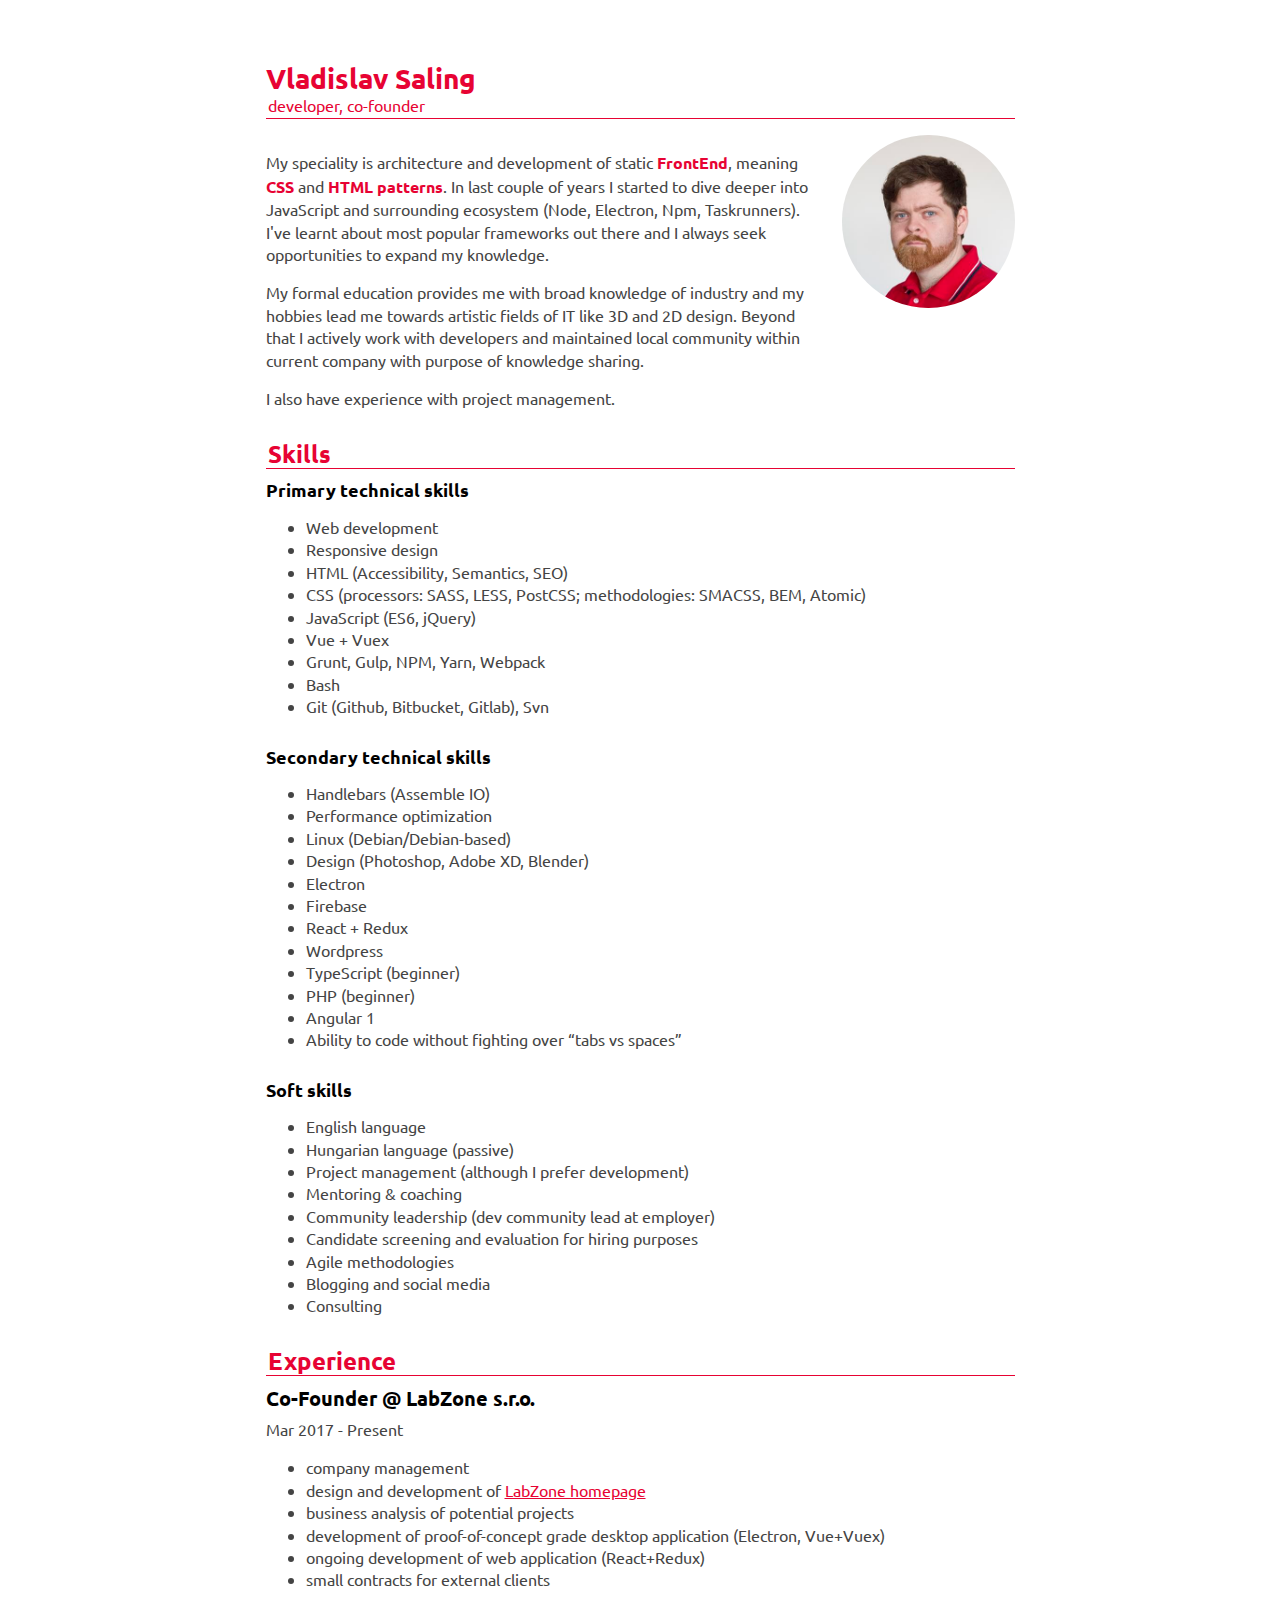
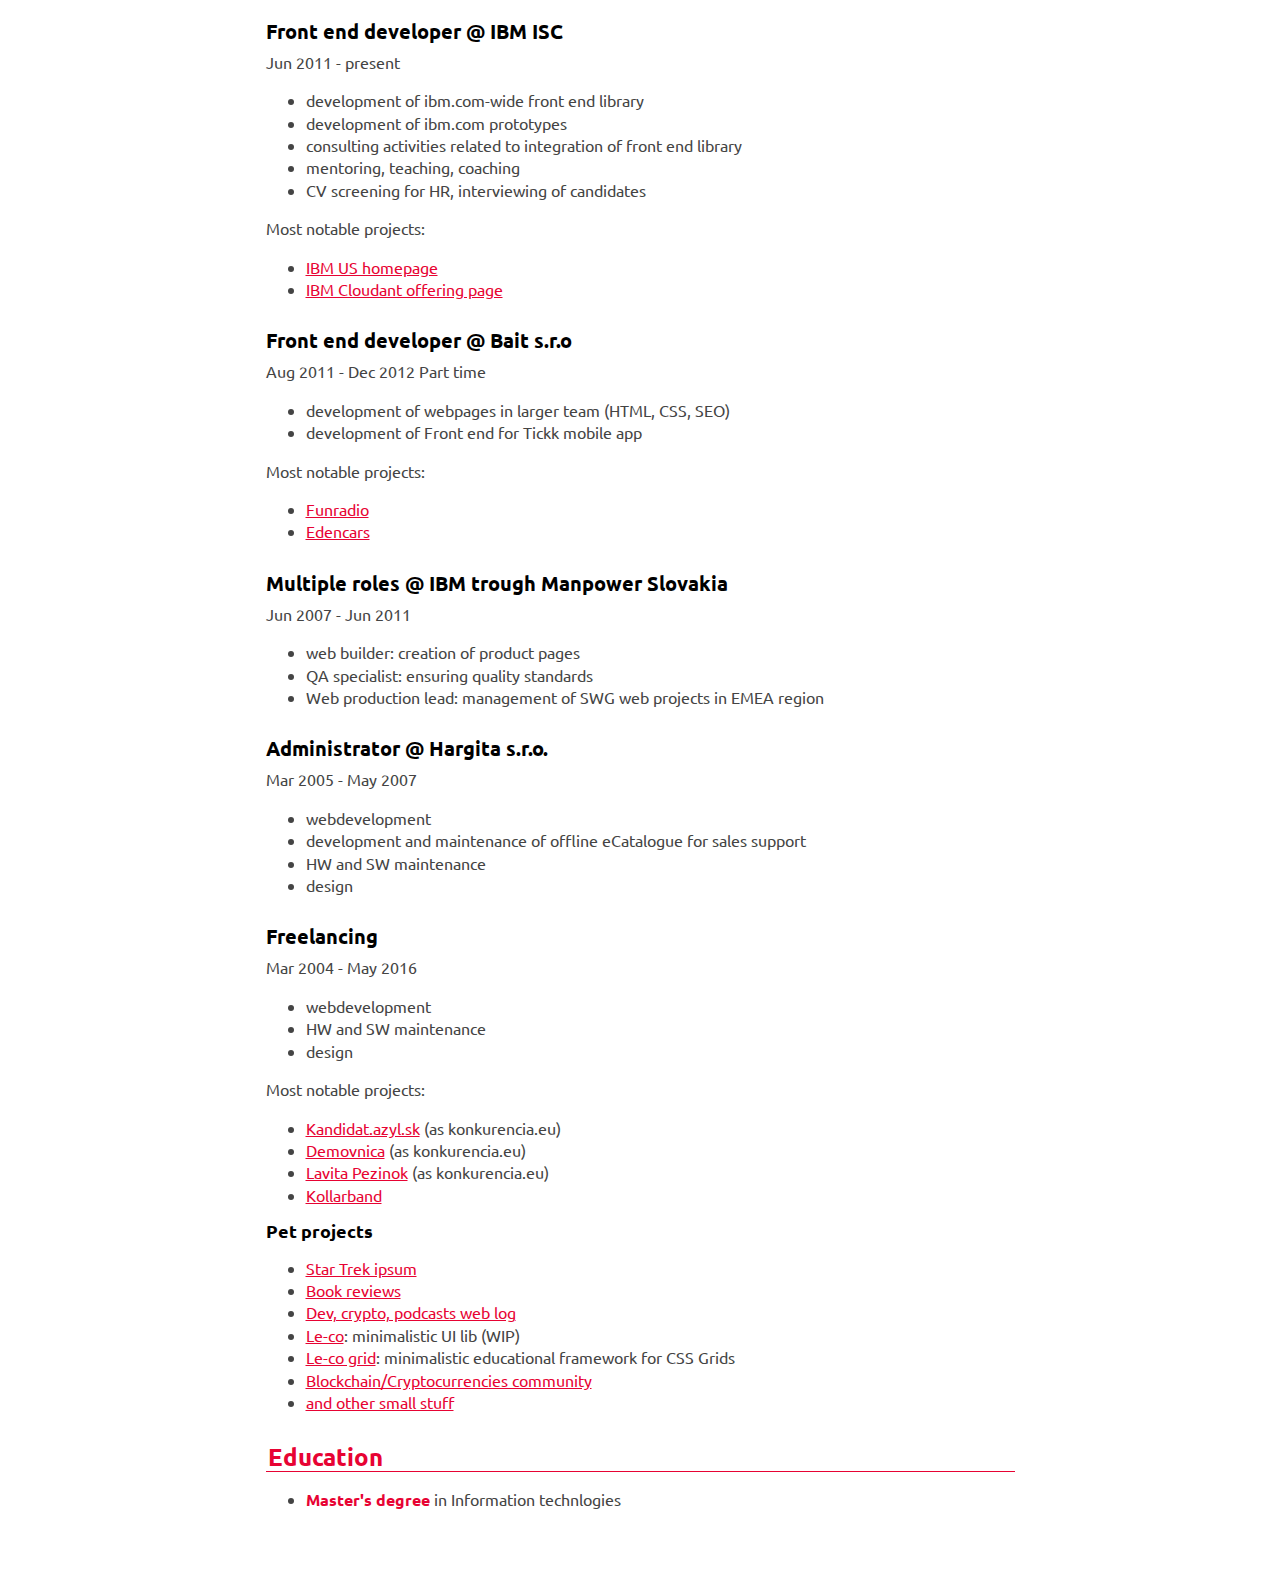
==== commit 222fda04: "small updates" ====
--- a/index.html
+++ b/index.html
@@ -213,9 +213,9 @@
             <p>Most notable projects:</p>
 
             <ul>
-                    <li><a href="http://kandidat.azyl.sk/">Kandidat.azyl.sk</a> (under konkurencia.eu)</li>
-                    <li><a href="http://www.demovnica.sk/">Demovnica</a> (under konkurencia.eu)</li>
-                    <li><a href="http://lavitapezinok.sk/">Lavita Pezinok</a> (under konkurencia.eu)</li>
+                    <li><a href="http://kandidat.azyl.sk/">Kandidat.azyl.sk</a> (as konkurencia.eu)</li>
+                    <li><a href="http://www.demovnica.sk/">Demovnica</a> (as konkurencia.eu)</li>
+                    <li><a href="http://lavitapezinok.sk/">Lavita Pezinok</a> (as konkurencia.eu)</li>
                     <li><a href="http://www.hudobna-skupina.sk/">Kollarband</a></li>
        
                 </ul>
@@ -224,12 +224,16 @@
 
 
 
-            <h3 class="heading m-top-1">Personal/pet projects</h3>
+            <h3 class="heading m-top-1">Pet projects</h3>
 
             <ul>
                 <li><a href="http://vlad-saling.github.io/star-trek-ipsum/">Star Trek ipsum</a></li>
-                <li><a href="http://www.meetpollux.com">Meetpollux book review blog</a></li>
-                <li><a href="https://github.com/LabZoneSK/Le-co">Le-co - minimalistic UI lib</a> (WIP)</li>
+                <li><a href="http://www.meetpollux.com">Book reviews</a></li>
+                <li><a href="https://steemit.com/@mrakodrap">Dev, crypto, podcasts web log</a>
+                <li><a href="https://github.com/LabZoneSK/Le-co">Le-co</a>: minimalistic UI lib (WIP)</li>
+                <li><a href="https://github.com/LabZoneSK/Le-co-Grid">Le-co grid</a>: minimalistic educational framework for CSS Grids</li>
+                <li><a href="https://discord.gg/eV5M5V8">Blockchain/Cryptocurrencies community</a></li>
+                <li><a href="https://github.com/vlad-saling?tab=repositories">and other small stuff</a></li>
             </ul>
 
 
@@ -238,9 +242,7 @@
             <h3 class="heading mega m-top-2 color--alt underline--alt">Education</h3>
 
             <ul>
-                <li><strong>Master's degree</strong> in Information technlogies, Ekonomická univerzita v Bratislave</li>
-                <li>Bachelor's degree in Information technologies, Univerzita 'Konštantína Filozofa' v Nitre</li>
-                <li>Technical and informatics services, Secondary engineering school, Levice</li>
+                <li><strong>Master's degree</strong> in Information technlogies</li>
             </ul>
 
 
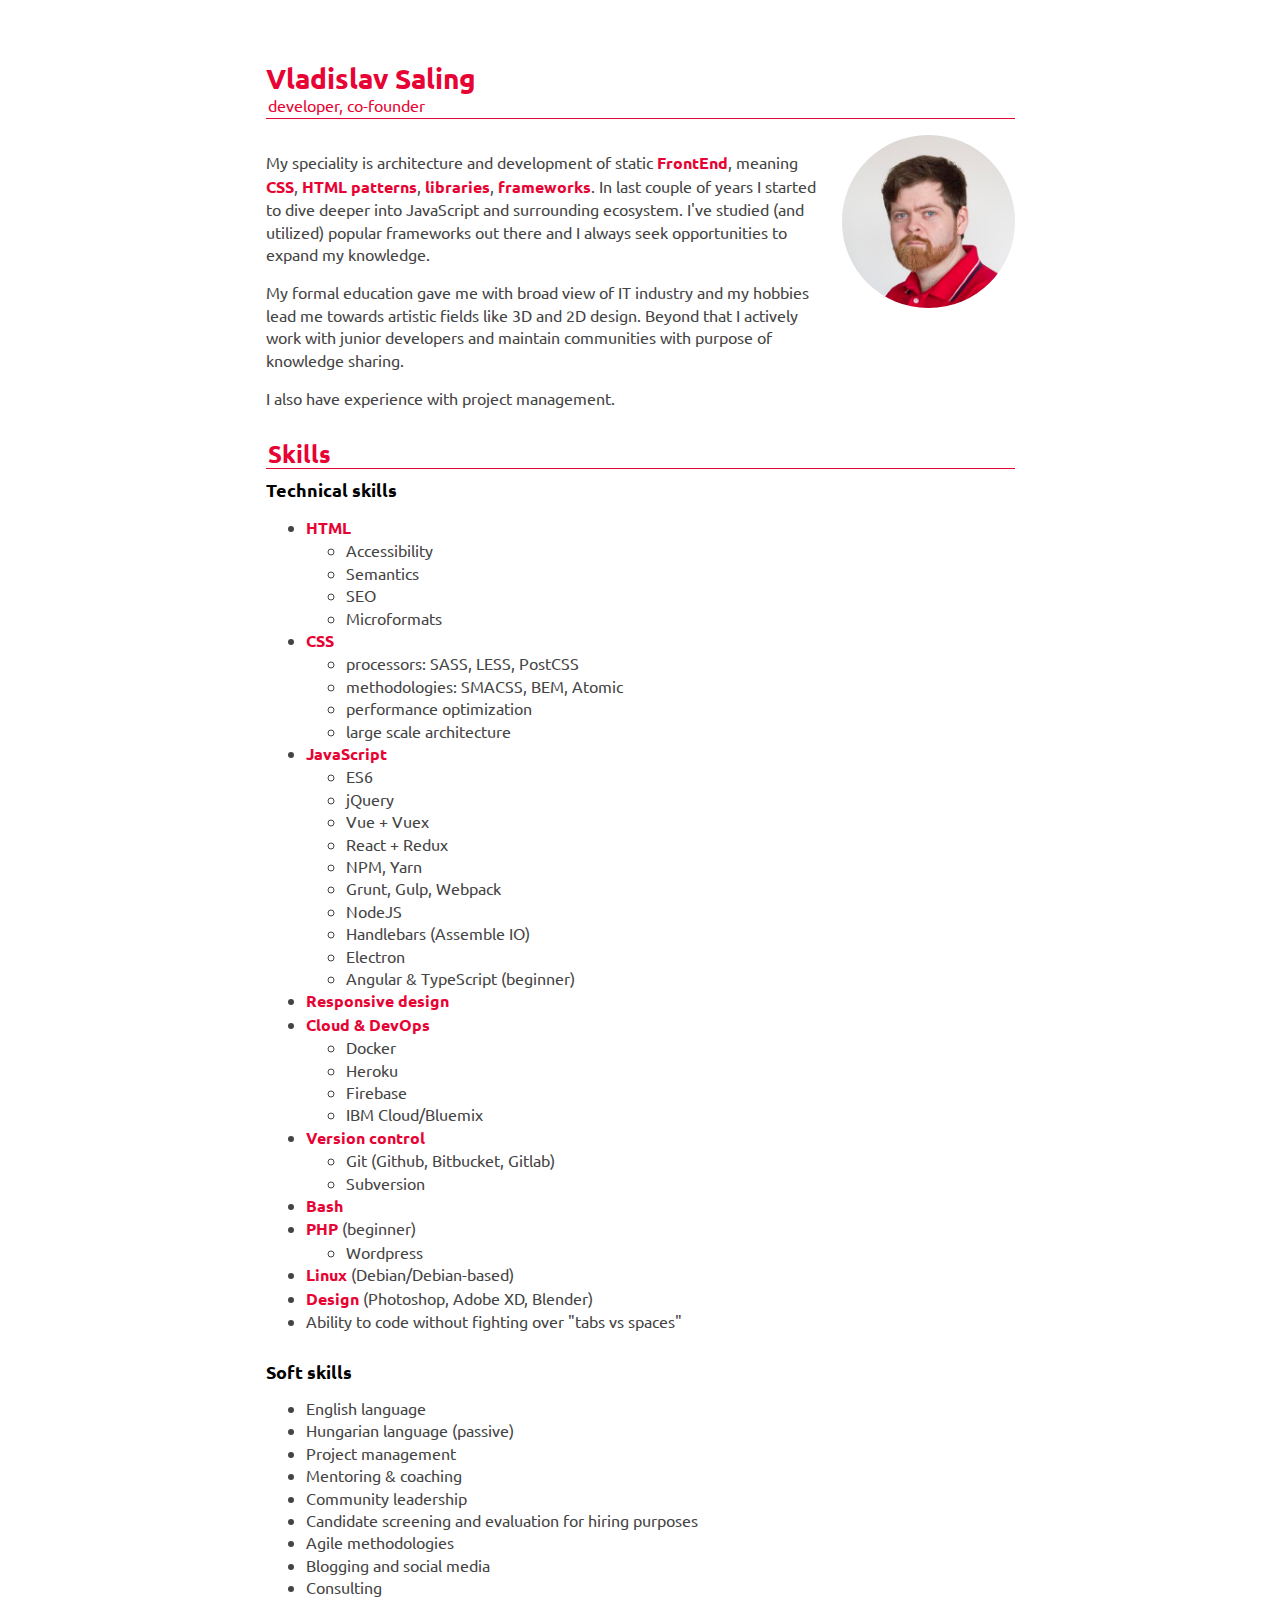
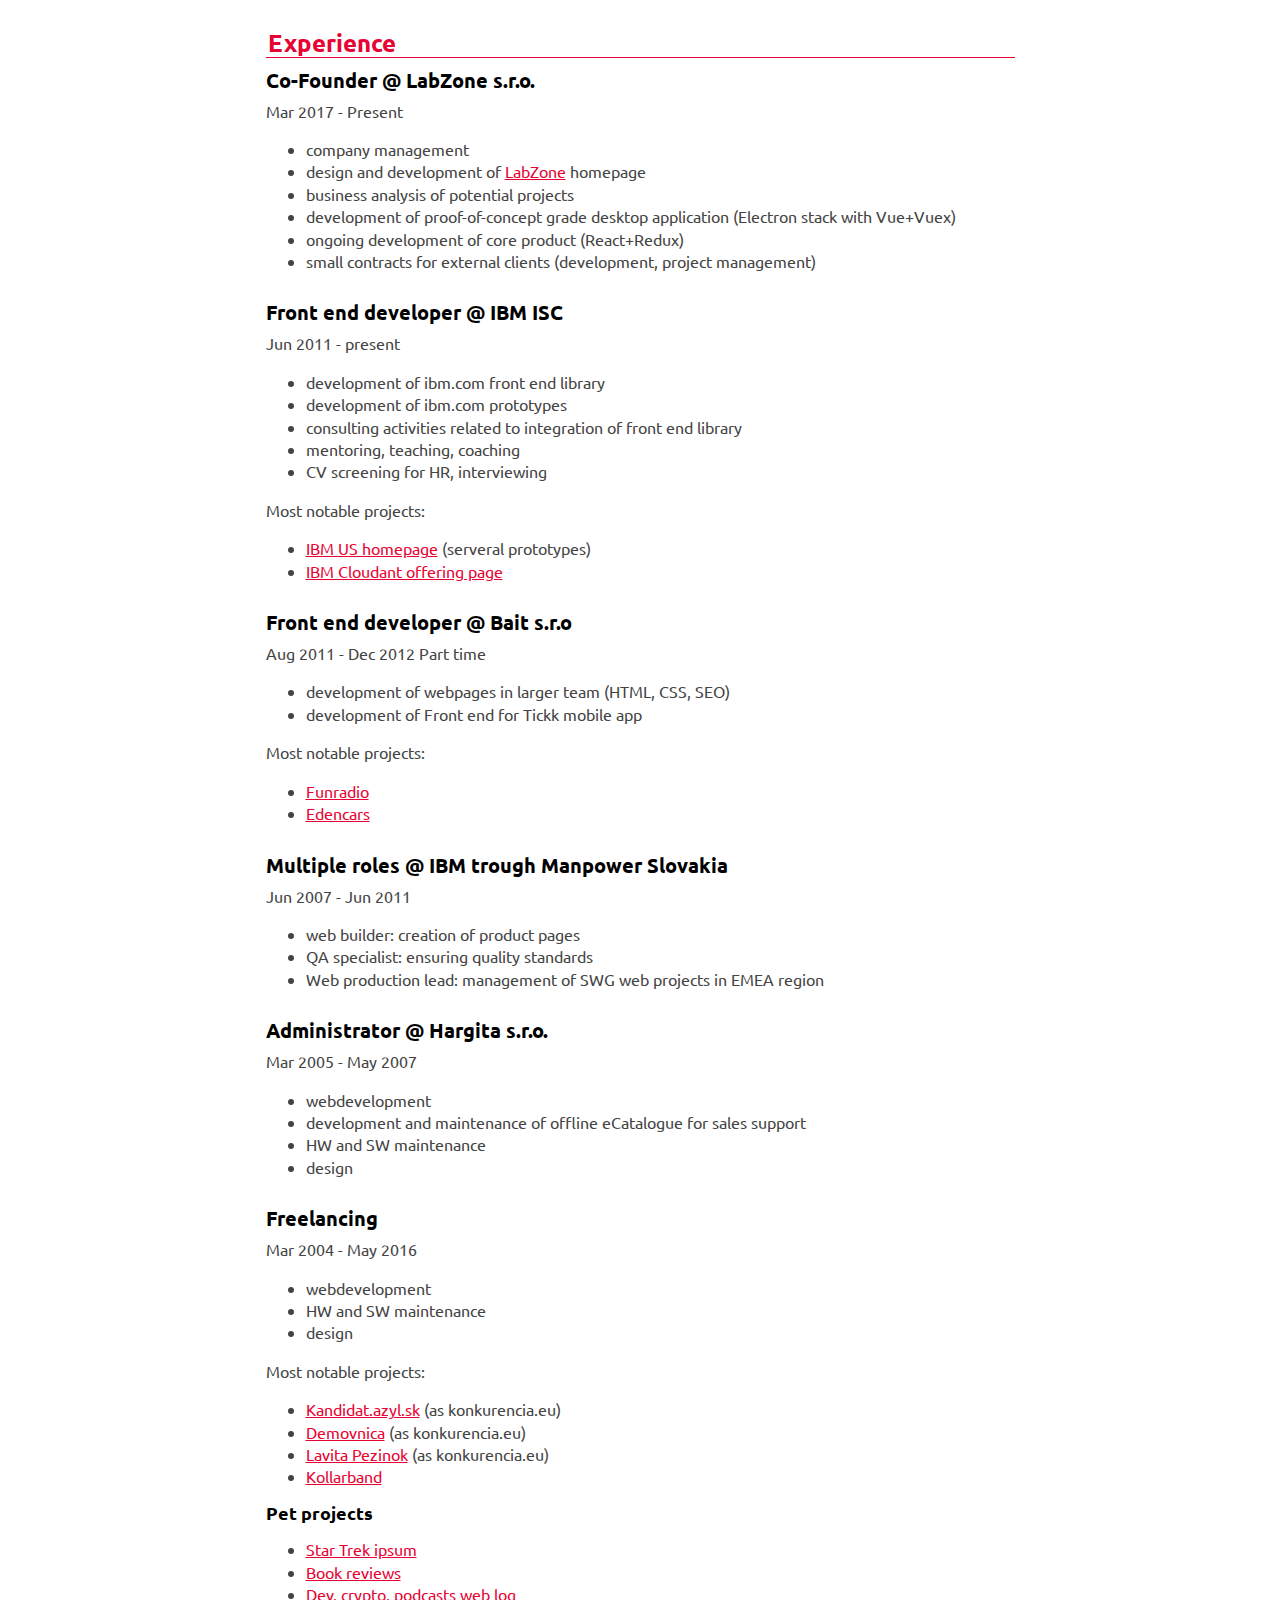
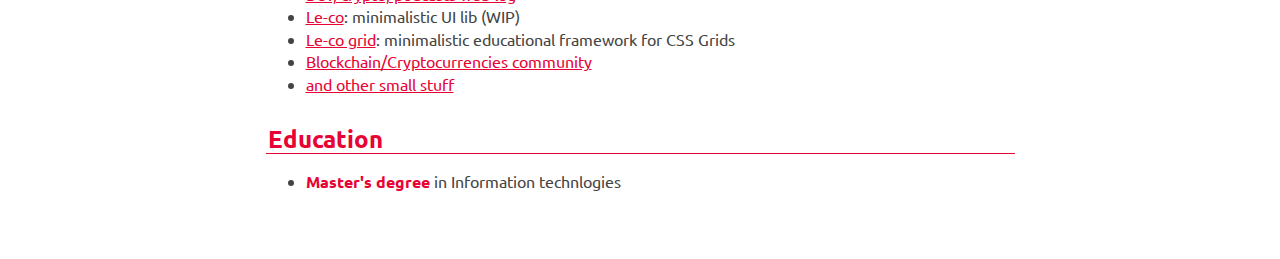
==== commit 2360666b: "updates" ====
--- a/index.html
+++ b/index.html
@@ -57,13 +57,9 @@
         <div class="c-m-9">
 
             <p>
-                My speciality is architecture and development of static <strong>FrontEnd</strong>, meaning <strong>CSS</strong> 
-                and <strong>HTML patterns</strong>. In last couple of years I started to dive deeper into JavaScript and surrounding
-                ecosystem (Node, Electron, Npm, Taskrunners). I've learnt about most popular frameworks out there and I always
-                seek opportunities to expand my knowledge.</p> 
+                My speciality is architecture and development of static <strong>FrontEnd</strong>, meaning <strong>CSS</strong>, <strong>HTML patterns</strong>, <strong>libraries</strong>, <strong>frameworks</strong>. In last couple of years I started to dive deeper into JavaScript and surrounding ecosystem. I've studied (and utilized) popular frameworks out there and I always seek opportunities to expand my knowledge.</p> 
                 
-                <p>My formal education provides me with broad knowledge of industry and my hobbies lead me towards artistic fields of IT like 3D and 2D design. Beyond that I actively work with developers and maintained local community within current company with
-                purpose of knowledge sharing. </p>
+                <p>My formal education gave me with broad view of IT industry and my hobbies lead me towards artistic fields like 3D and 2D design. Beyond that I actively work with junior developers and maintain communities with purpose of knowledge sharing. </p>
 
                 <p>I also have experience with project management. </p>
 
@@ -84,35 +80,70 @@
 
             <h2 class="heading mega m-top-1 color--alt underline--alt">Skills</h2>
 
-            <h3 class="heading">Primary technical skills</h3>
-
-            <ul>
-                <li>Web development</li>
-                <li>Responsive design</li>
-                <li>HTML (Accessibility, Semantics, SEO)</li>
-                <li>CSS (processors: SASS, LESS, PostCSS; methodologies: SMACSS, BEM, Atomic)</li>
-                <li>JavaScript (ES6, jQuery)</li>
-                <li>Vue + Vuex</li>
-                <li>Grunt, Gulp, NPM, Yarn, Webpack</li>
-                <li>Bash</li>
-                <li>Git (Github, Bitbucket, Gitlab), Svn</li>
-            </ul>
-
-            <h3 class="heading m-top-2">Secondary technical skills</h3>
-
-            <ul>
-                <li>Handlebars (Assemble IO)</li>
-                <li>Performance optimization</li>
-                <li>Linux (Debian/Debian-based)</li>
-                <li>Design (Photoshop, Adobe XD, Blender)</li>
-                <li>Electron</li>
-                <li>Firebase</li>
-                <li>React + Redux</li>
-                <li>Wordpress</li>
-                <li>TypeScript (beginner)</li>
-                <li>PHP (beginner)</li>
-                <li>Angular 1 </li>
-                <li>Ability to code without fighting over “tabs vs spaces”</li>
+            <h3 class="heading">Technical skills</h3>
+
+            <ul>           
+                <li><strong>HTML</strong>
+                    <ul>
+                        <li>Accessibility</li>
+                        <li>Semantics</li>
+                        <li>SEO</li>
+                        <li>Microformats</li>
+                    </ul>
+                </li>
+
+                <li><strong>CSS</strong> 
+                    <ul>
+                        <li>processors: SASS, LESS, PostCSS</li>
+                        <li>methodologies: SMACSS, BEM, Atomic</li>
+                        <li>performance optimization</li>
+                        <li>large scale architecture</li>
+                    </ul>
+                </li>
+                <li><strong>JavaScript</strong>
+                    <ul>
+                        <li>ES6</li>
+                        <li>jQuery</li>
+                        <li>Vue + Vuex</li>
+                        <li>React + Redux</li>
+                        <li>NPM, Yarn</li>
+                        <li>Grunt, Gulp, Webpack</li>
+                        <li>NodeJS</li>
+                        <li>Handlebars (Assemble IO)</li>
+                        <li>Electron</li>
+                        <li>Angular & TypeScript (beginner)</li>
+                    </ul> 
+                </li>
+
+                <li><strong>Responsive design</strong></li>
+
+                <li><strong>Cloud & DevOps</strong>
+                    <ul>
+                        <li>Docker</li>
+                        <li>Heroku</li>
+                        <li>Firebase</li>
+                        <li>IBM Cloud/Bluemix</li>
+                    </ul>
+                </li>
+
+                <li><strong>Version control</strong>
+                    <ul>
+                        <li>Git (Github, Bitbucket, Gitlab)</li>
+                        <li>Subversion</li>
+                    </ul>
+                </li>
+                
+                <li><strong>Bash</strong></li>
+
+                <li><strong>PHP</strong> (beginner)
+                        <ul>
+                            <li>Wordpress</li>
+                        </ul>
+                    </li>
+                
+                <li><strong>Linux</strong> (Debian/Debian-based)</li>
+                <li><strong>Design</strong> (Photoshop, Adobe XD, Blender)</li>
+                <li>Ability to code without fighting over "tabs vs spaces"</li>
             </ul>
 
             <h3 class="heading m-top-2">Soft skills</h3>
@@ -120,9 +151,9 @@
             <ul>
                 <li>English language</li>
                 <li>Hungarian language (passive)</li>
-                <li>Project management (although I prefer development)</li>
+                <li>Project management</li>
                 <li>Mentoring & coaching</li>
-                <li>Community leadership (dev community lead at employer)</li>
+                <li>Community leadership</li>
                 <li>Candidate screening and evaluation for hiring purposes</li>
                 <li>Agile methodologies</li>
                 <li>Blogging and social media</li>
@@ -135,11 +166,11 @@
             <p class="m-top-0">Mar 2017 - Present</p>
             <ul>
                 <li>company management</li>
-                <li>design and development of <a href="http://labzone.sk/">LabZone homepage</a></li>
+                <li>design and development of <a href="http://labzone.sk/">LabZone</a> homepage</li>
                 <li>business analysis of potential projects</li>
-                <li>development of proof-of-concept grade desktop application (Electron, Vue+Vuex)</li>
-                <li>ongoing development of web application (React+Redux)</li>
-                <li>small contracts for external clients</li>
+                <li>development of proof-of-concept grade desktop application (Electron stack with Vue+Vuex)</li>
+                <li>ongoing development of core product (React+Redux)</li>
+                <li>small contracts for external clients (development, project management)</li>
             </ul>
 
 
@@ -147,17 +178,17 @@
             <h4 class="heading kilo m-top-2">Front end developer @ IBM ISC</h4>
             <p class="m-top-0">Jun 2011 - present</p>
             <ul>
-                <li>development of ibm.com-wide front end library</li>
+                <li>development of ibm.com front end library</li>
                 <li>development of ibm.com prototypes </li>
                 <li>consulting activities related to integration of front end library</li>
                 <li>mentoring, teaching, coaching</li>
-                <li>CV screening for HR, interviewing of candidates</li>
+                <li>CV screening for HR, interviewing</li>
             </ul>
 
             <p>Most notable projects:</p>
             
             <ul>
-                <li><a href="https://www.ibm.com/us-en/">IBM US homepage</a></li>
+                <li><a href="https://www.ibm.com/us-en/">IBM US homepage</a> (serveral prototypes)</li>
                 <li><a href="https://www.ibm.com/cloud/cloudant/">IBM Cloudant offering page</a></li>
             </ul>
 
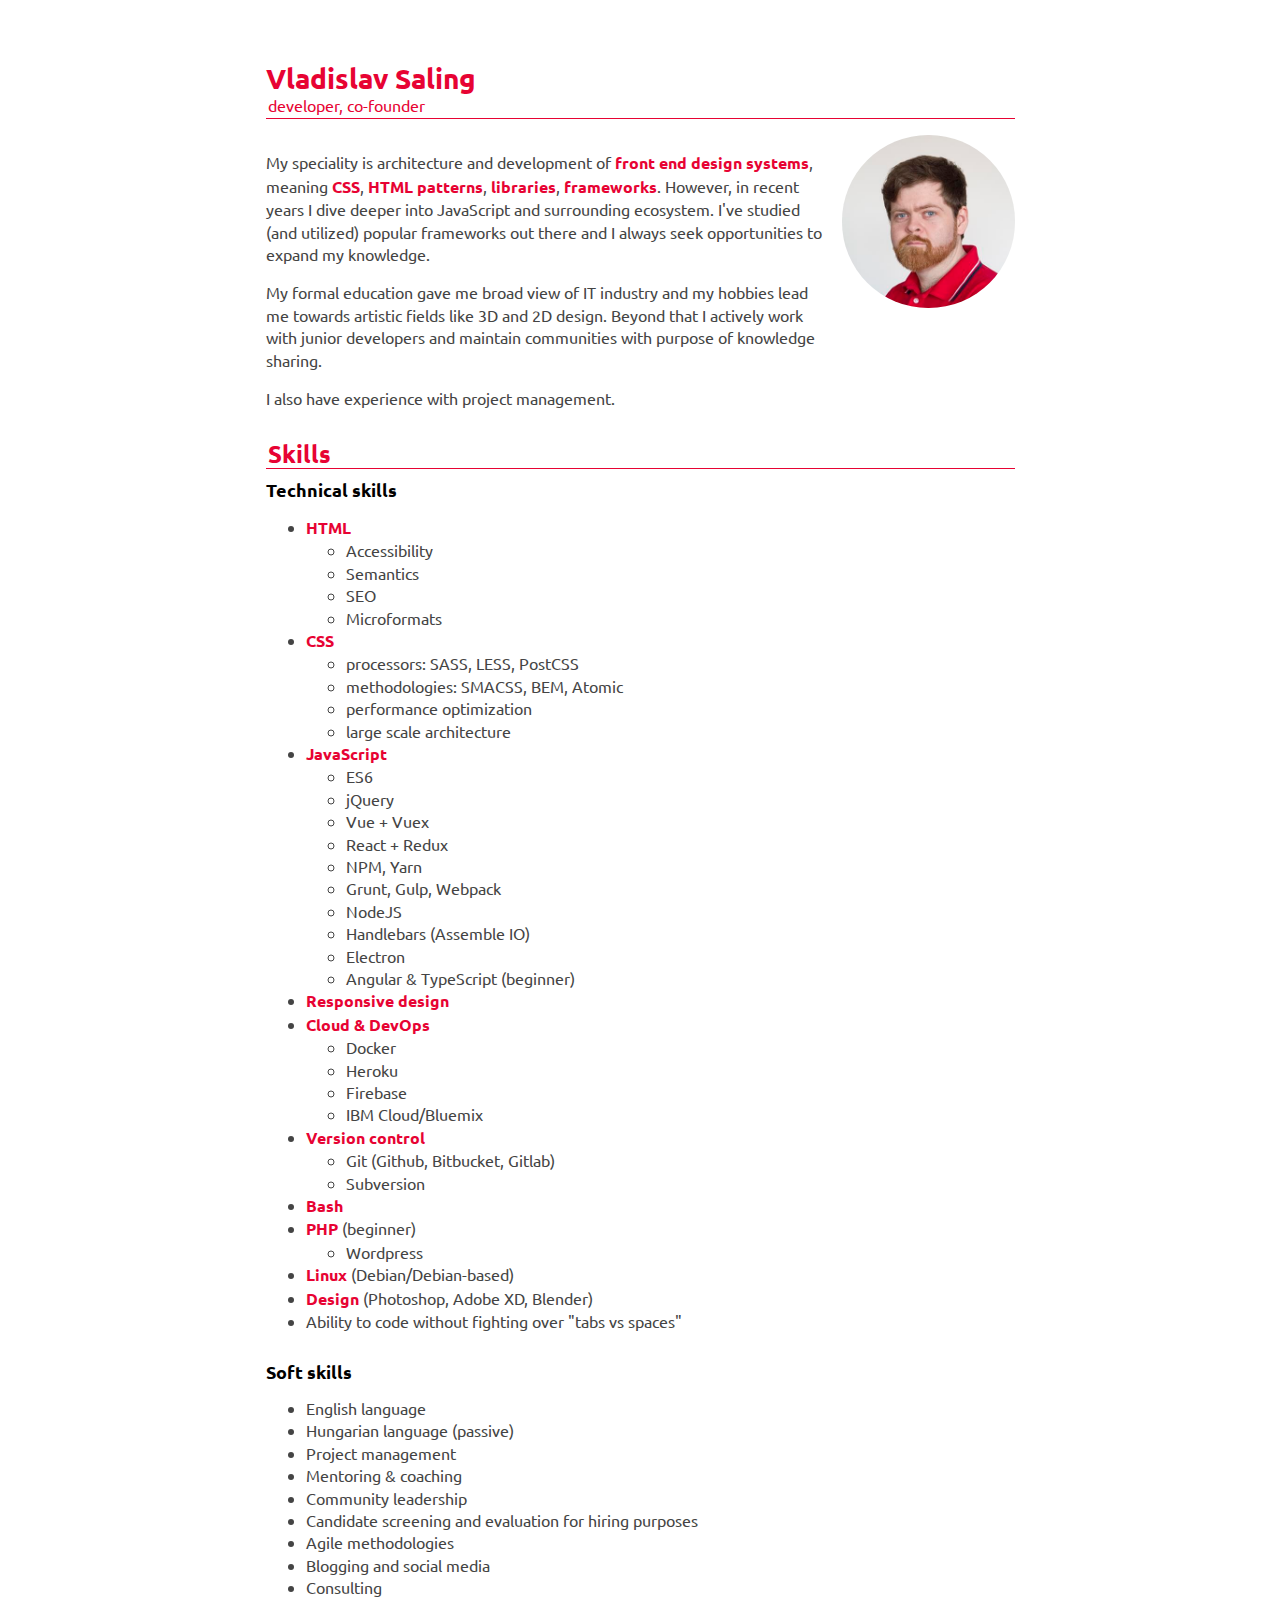
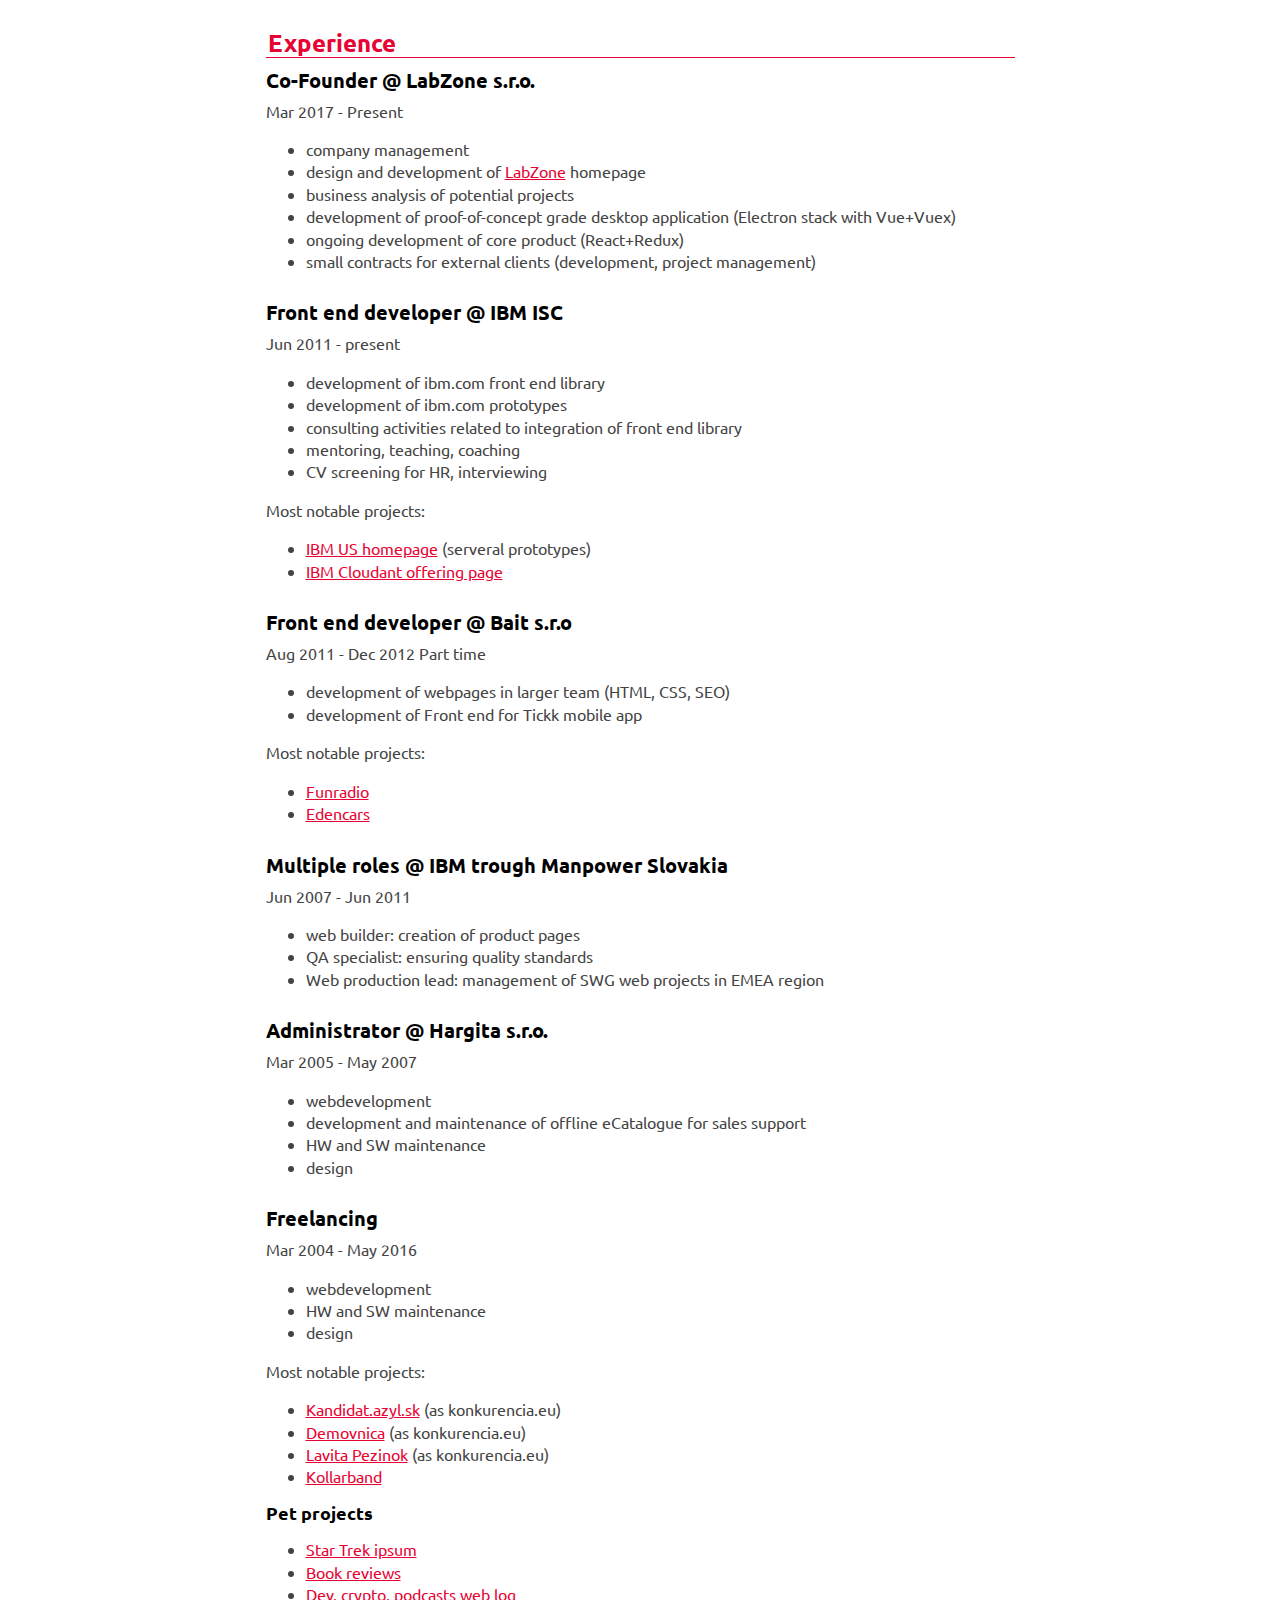
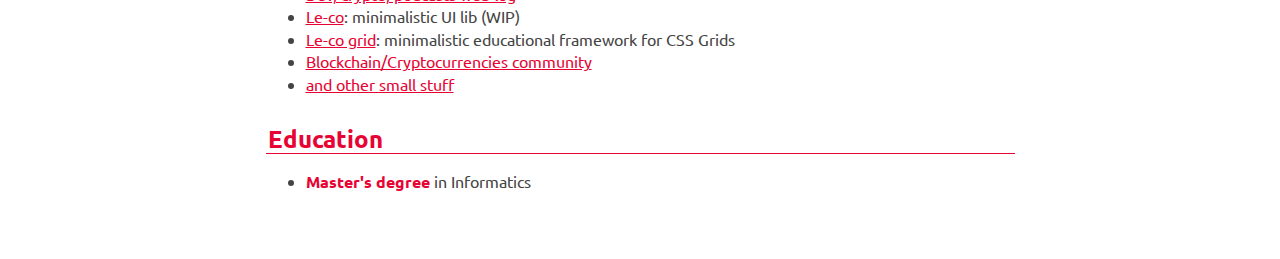
==== commit 94b42131: "nicer opening paragraph" ====
--- a/index.html
+++ b/index.html
@@ -57,9 +57,9 @@
         <div class="c-m-9">
 
             <p>
-                My speciality is architecture and development of static <strong>FrontEnd</strong>, meaning <strong>CSS</strong>, <strong>HTML patterns</strong>, <strong>libraries</strong>, <strong>frameworks</strong>. In last couple of years I started to dive deeper into JavaScript and surrounding ecosystem. I've studied (and utilized) popular frameworks out there and I always seek opportunities to expand my knowledge.</p> 
+                My speciality is architecture and development of <strong>front end design systems</strong>, meaning <strong>CSS</strong>, <strong>HTML patterns</strong>, <strong>libraries</strong>, <strong>frameworks</strong>. However, in recent years I dive deeper into JavaScript and surrounding ecosystem. I've studied (and utilized) popular frameworks out there and I always seek opportunities to expand my knowledge.</p> 
                 
-                <p>My formal education gave me with broad view of IT industry and my hobbies lead me towards artistic fields like 3D and 2D design. Beyond that I actively work with junior developers and maintain communities with purpose of knowledge sharing. </p>
+                <p>My formal education gave me broad view of IT industry and my hobbies lead me towards artistic fields like 3D and 2D design. Beyond that I actively work with junior developers and maintain communities with purpose of knowledge sharing. </p>
 
                 <p>I also have experience with project management. </p>
 
@@ -273,7 +273,7 @@
             <h3 class="heading mega m-top-2 color--alt underline--alt">Education</h3>
 
             <ul>
-                <li><strong>Master's degree</strong> in Information technlogies</li>
+                <li><strong>Master's degree</strong> in Informatics</li>
             </ul>
 
 
